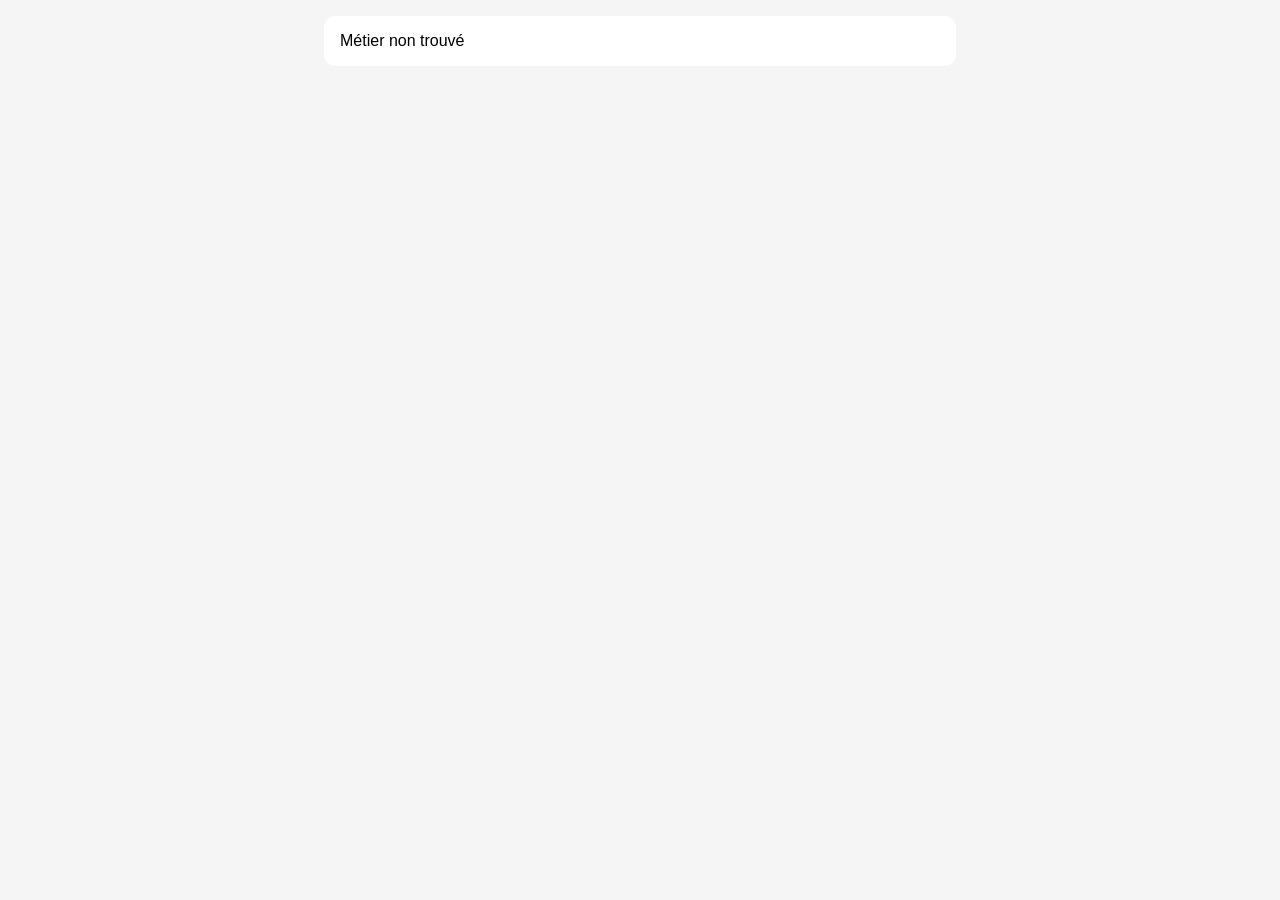
==== metier.html @ 70dc35e1 "Create metier.html" ====
<!DOCTYPE html>
<html lang="fr">
<head>
  <meta charset="UTF-8" />
  <meta name="viewport" content="width=device-width, initial-scale=1.0"/>
  <title>Métier</title>

  <style>
    body {
      font-family: Arial, sans-serif;
      margin: 0;
      padding: 16px;
      background: #f5f5f5;
    }

    .container {
      max-width: 600px;
      margin: auto;
      background: white;
      padding: 16px;
      border-radius: 12px;
    }

    h1 {
      font-size: 24px;
      margin-bottom: 8px;
    }

    .mini {
      color: #666;
      margin-bottom: 16px;
    }

    img {
      width: 100%;
      margin-bottom: 16px;
    }

    .bloc {
      margin-bottom: 20px;
    }

    .jauge {
      height: 6px;
      background: #ddd;
      position: relative;
      margin: 8px 0;
    }

    .point {
      width: 14px;
      height: 14px;
      background: black;
      border-radius: 50%;
      position: absolute;
      top: -4px;
    }

    iframe {
      width: 100%;
      height: 200px;
      margin-top: 10px;
    }
  </style>
</head>

<body>
  <div class="container" id="app"></div>

  <script>
    const params = new URLSearchParams(window.location.search);
    const slug = params.get("slug");

    fetch("data/metiers.json")
      .then(res => res.json())
      .then(data => {
        const metier = data.find(m => m.SLUG === slug);

        if (!metier) {
          document.getElementById("app").innerHTML = "Métier non trouvé";
          return;
        }

        function jauge(value) {
          return `
            <div class="jauge">
              <div class="point" style="left:${value * 10}%"></div>
            </div>
          `;
        }

        document.getElementById("app").innerHTML = `
          <h1>${metier.METIER}</h1>
          <div class="mini">${metier.DESCRIPTION_MINI}</div>

          <img src="assets/metiers/${metier.IMAGE}" />

          <div class="bloc">
            <p>${metier.DESCRIPTION_METIER}</p>
          </div>

          <div class="bloc">
            <h3>Travail individuel / collectif</h3>
            ${jauge(metier.INDIVIDUEL)}
            <p>${metier.EXPLICATION_INDIVIDUEL}</p>

            <h3>Organisation libre / structurée</h3>
            ${jauge(metier.LIBRE)}
            <p>${metier.EXPLICATION_LIBRE}</p>

            <h3>Routinier / nouveauté</h3>
            ${jauge(metier.ROUTINIER)}
            <p>${metier.EXPLICATION_ROUTINIER}</p>

            <h3>Terrain / bureau</h3>
            ${jauge(metier.TERRAIN)}
            <p>${metier.EXPLICATION_TERRAIN}</p>
          </div>

          <div class="bloc">
            <h3>Repères</h3>
            <p><strong>Diplôme :</strong> ${metier.DIPLOME}</p>
            <p>${metier.EXPLICATION_DIPLOME}</p>

            <p><strong>Salaire :</strong> ${metier.SALAIRE}/5</p>
            <p>${metier.EXPLICATION_SALAIRE}</p>

            <p><strong>Demande :</strong> ${metier.DEMANDE}/5</p>
            <p>${metier.EXPLICATION_DEMANDE}</p>

            <p><strong>Pénibilité :</strong> ${metier.PENEBILITE}</p>
            <p>${metier.EXPLICATION_PENEBILITE}</p>
          </div>

          <div class="bloc">
            <h3>Qualités</h3>
            <ul>
              <li>${metier.QUALITE1}</li>
              <li>${metier.QUALITE2}</li>
              <li>${metier.QUALITE3}</li>
            </ul>
          </div>

          <div class="bloc">
            <h3>Vidéos</h3>
            ${metier.YOUTUBE1 ? `<iframe src="https://www.youtube.com/embed/${metier.YOUTUBE1.split("v=")[1]}"></iframe>` : ""}
            ${metier.YOUTUBE2 ? `<iframe src="https://www.youtube.com/embed/${metier.YOUTUBE2.split("v=")[1]}"></iframe>` : ""}
          </div>
        `;
      });
  </script>
</body>
</html>
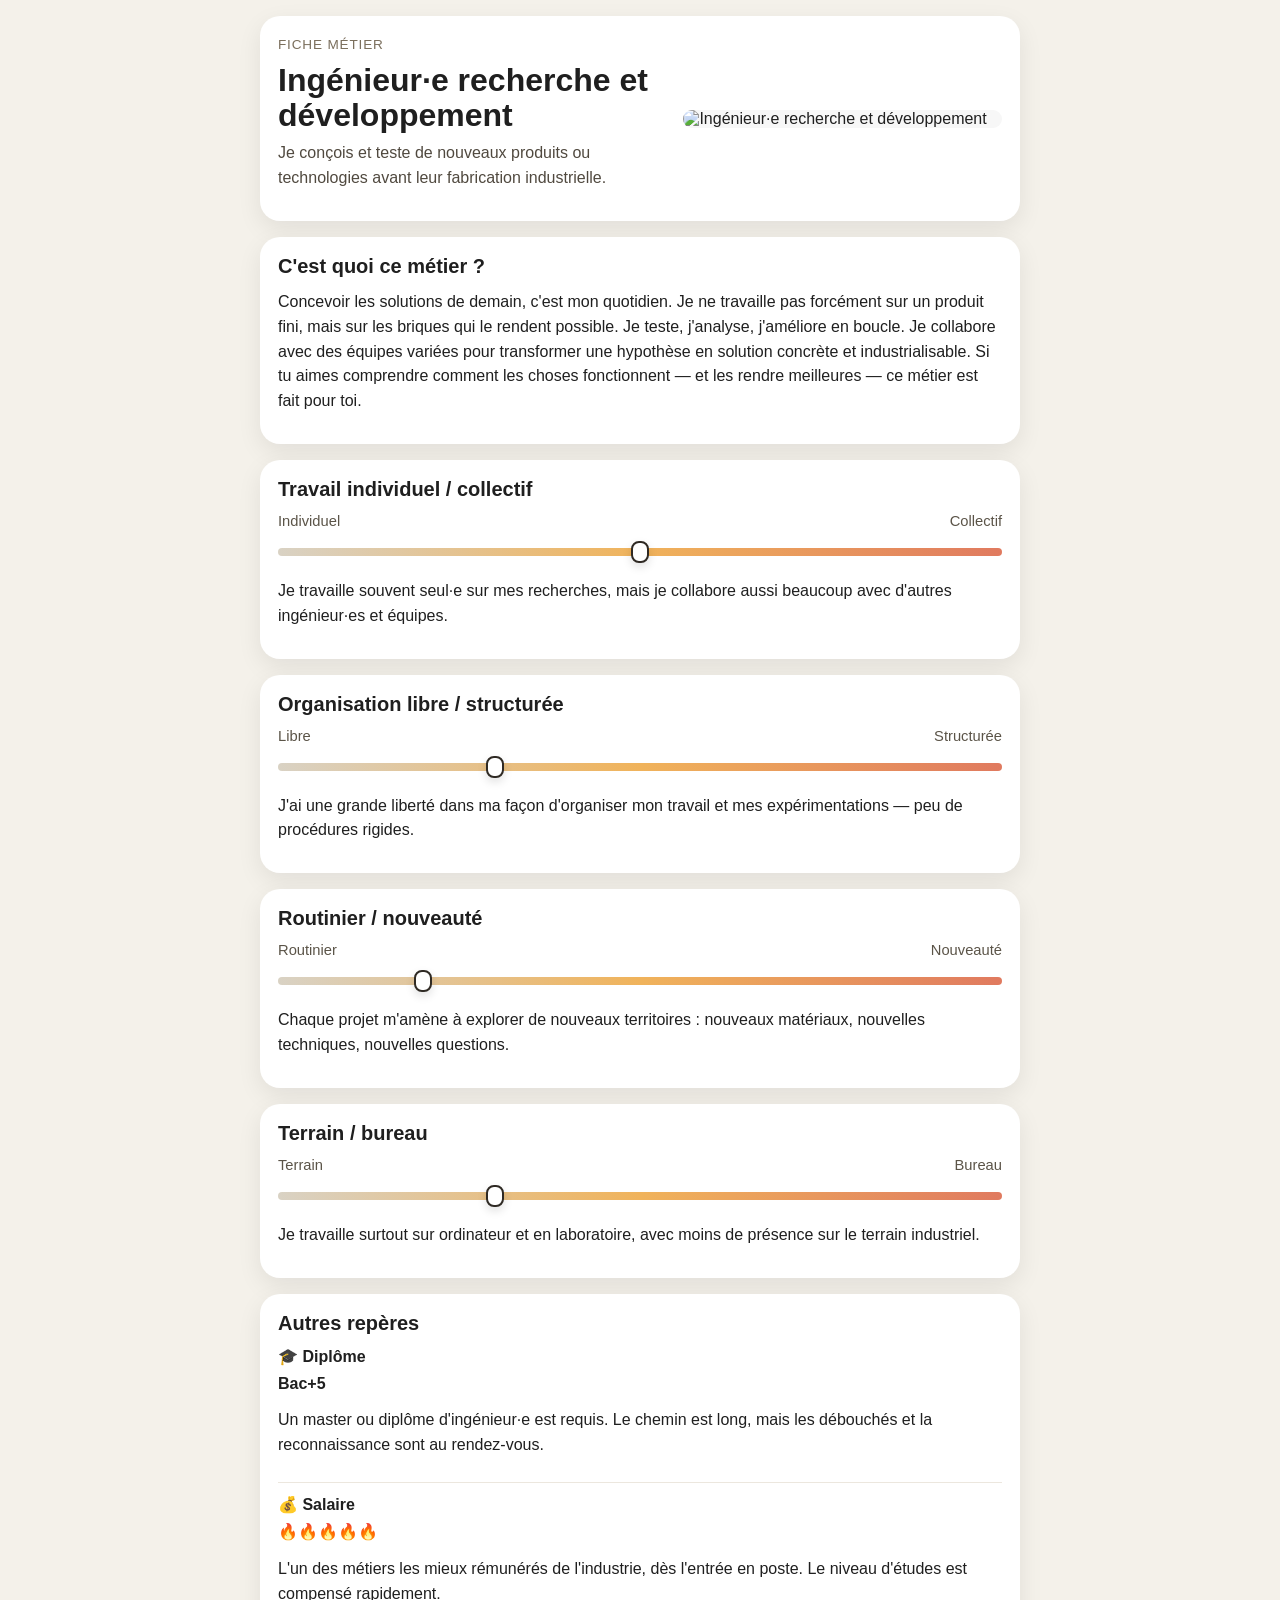
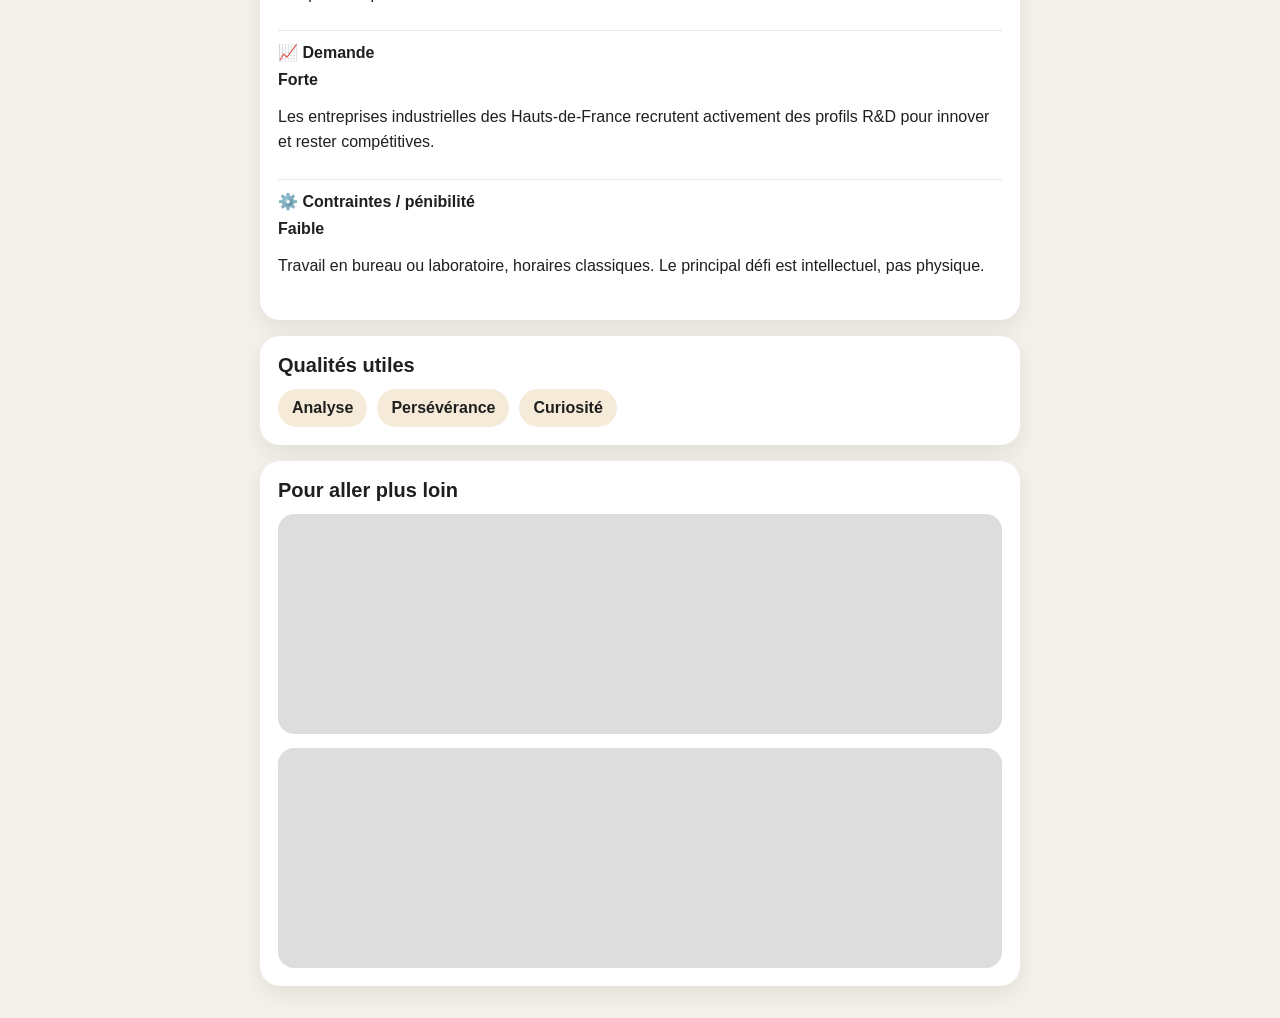
==== commit e8e9e674: "Add files via upload" ====
--- a/metier.html
+++ b/metier.html
@@ -3,150 +3,191 @@
 <head>
   <meta charset="UTF-8" />
   <meta name="viewport" content="width=device-width, initial-scale=1.0"/>
-  <title>Métier</title>
-
-  <style>
-    body {
-      font-family: Arial, sans-serif;
-      margin: 0;
-      padding: 16px;
-      background: #f5f5f5;
-    }
-
-    .container {
-      max-width: 600px;
-      margin: auto;
-      background: white;
-      padding: 16px;
-      border-radius: 12px;
-    }
-
-    h1 {
-      font-size: 24px;
-      margin-bottom: 8px;
-    }
-
-    .mini {
-      color: #666;
-      margin-bottom: 16px;
-    }
-
-    img {
-      width: 100%;
-      margin-bottom: 16px;
-    }
-
-    .bloc {
-      margin-bottom: 20px;
-    }
-
-    .jauge {
-      height: 6px;
-      background: #ddd;
-      position: relative;
-      margin: 8px 0;
-    }
-
-    .point {
-      width: 14px;
-      height: 14px;
-      background: black;
-      border-radius: 50%;
-      position: absolute;
-      top: -4px;
-    }
-
-    iframe {
-      width: 100%;
-      height: 200px;
-      margin-top: 10px;
-    }
-  </style>
+  <title>Fiche métier</title>
+  <link rel="stylesheet" href="css/style.css" />
 </head>
-
 <body>
-  <div class="container" id="app"></div>
+  <main class="page">
+    <div class="container" id="app">Chargement…</div>
+  </main>
 
   <script>
     const params = new URLSearchParams(window.location.search);
     const slug = params.get("slug");
 
+    const config = {
+      gauges: [
+        {
+          key: "INDIVIDUEL",
+          title: "Travail individuel / collectif",
+          left: "Individuel",
+          right: "Collectif",
+          explanation: "EXPLICATION_INDIVIDUEL",
+          reverse: false
+        },
+        {
+          key: "LIBRE",
+          title: "Organisation libre / structurée",
+          left: "Libre",
+          right: "Structurée",
+          explanation: "EXPLICATION_LIBRE",
+          reverse: false
+        },
+        {
+          key: "ROUTINIER",
+          title: "Routinier / nouveauté",
+          left: "Routinier",
+          right: "Nouveauté",
+          explanation: "EXPLICATION_ROUTINIER",
+          reverse: true
+        },
+        {
+          key: "TERRAIN",
+          title: "Terrain / bureau",
+          left: "Terrain",
+          right: "Bureau",
+          explanation: "EXPLICATION_TERRAIN",
+          reverse: true
+        }
+      ]
+    };
+
+    function clamp(value, min, max) {
+      return Math.max(min, Math.min(max, value));
+    }
+
+    function gaugeMarkup(value, left, right, reverse = false) {
+      let pos = clamp(Number(value), 0, 10) * 10;
+      if (reverse) pos = 100 - pos;
+
+      return `
+        <div class="gauge-wrap">
+          <div class="gauge-labels">
+            <span>${left}</span>
+            <span>${right}</span>
+          </div>
+          <div class="gauge">
+            <div class="gauge-track"></div>
+            <div class="gauge-marker" style="left: calc(${pos}% - 9px);"></div>
+          </div>
+        </div>
+      `;
+    }
+
+    function youtubeEmbed(url) {
+      if (!url) return "";
+      try {
+        const u = new URL(url);
+        let id = u.searchParams.get("v");
+        if (!id && u.hostname.includes("youtu.be")) {
+          id = u.pathname.replace("/", "");
+        }
+        if (!id) return "";
+        return `<iframe src="https://www.youtube.com/embed/${id}" title="Vidéo YouTube" loading="lazy" allowfullscreen></iframe>`;
+      } catch {
+        return "";
+      }
+    }
+
+    function flames(n) {
+      const count = Number(n) || 0;
+      return "🔥".repeat(count);
+    }
+
+    function demandLabel(n) {
+      const value = Number(n);
+      if (value >= 5) return "Très forte";
+      if (value >= 4) return "Forte";
+      if (value >= 3) return "Bonne";
+      if (value >= 2) return "Moyenne";
+      return "Faible";
+    }
+
     fetch("data/metiers.json")
-      .then(res => res.json())
+      .then(r => r.json())
       .then(data => {
-        const metier = data.find(m => m.SLUG === slug);
+        const metier = data.find(item => item.SLUG === slug) || data[0];
 
         if (!metier) {
-          document.getElementById("app").innerHTML = "Métier non trouvé";
+          document.getElementById("app").innerHTML = "<div class='card'><h1>Métier non trouvé</h1></div>";
           return;
         }
 
-        function jauge(value) {
-          return `
-            <div class="jauge">
-              <div class="point" style="left:${value * 10}%"></div>
-            </div>
-          `;
-        }
+        const gaugeBlocks = config.gauges.map(g => `
+          <section class="section card">
+            <h2>${g.title}</h2>
+            ${gaugeMarkup(metier[g.key], g.left, g.right, g.reverse)}
+            <p>${metier[g.explanation] || ""}</p>
+          </section>
+        `).join("");
 
         document.getElementById("app").innerHTML = `
-          <h1>${metier.METIER}</h1>
-          <div class="mini">${metier.DESCRIPTION_MINI}</div>
+          <section class="hero card">
+            <div class="hero-copy">
+              <p class="eyebrow">Fiche métier</p>
+              <h1>${metier.METIER}</h1>
+              <p class="mini">${metier.DESCRIPTION_MINI || ""}</p>
+            </div>
+            <div class="hero-image">
+              <img src="assets/metiers/${metier.IMAGE}" alt="${metier.METIER}" />
+            </div>
+          </section>
 
-          <img src="assets/metiers/${metier.IMAGE}" />
+          <section class="section card">
+            <h2>C'est quoi ce métier ?</h2>
+            <p>${metier.DESCRIPTION_METIER}</p>
+          </section>
 
-          <div class="bloc">
-            <p>${metier.DESCRIPTION_METIER}</p>
-          </div>
+          ${gaugeBlocks}
 
-          <div class="bloc">
-            <h3>Travail individuel / collectif</h3>
-            ${jauge(metier.INDIVIDUEL)}
-            <p>${metier.EXPLICATION_INDIVIDUEL}</p>
+          <section class="section card">
+            <h2>Autres repères</h2>
 
-            <h3>Organisation libre / structurée</h3>
-            ${jauge(metier.LIBRE)}
-            <p>${metier.EXPLICATION_LIBRE}</p>
+            <div class="repere">
+              <h3>🎓 Diplôme</h3>
+              <p class="repere-value">${metier.DIPLOME}</p>
+              <p>${metier.EXPLICATION_DIPLOME || ""}</p>
+            </div>
 
-            <h3>Routinier / nouveauté</h3>
-            ${jauge(metier.ROUTINIER)}
-            <p>${metier.EXPLICATION_ROUTINIER}</p>
+            <div class="repere">
+              <h3>💰 Salaire</h3>
+              <p class="repere-value">${flames(metier.SALAIRE)}</p>
+              <p>${metier.EXPLICATION_SALAIRE || ""}</p>
+            </div>
 
-            <h3>Terrain / bureau</h3>
-            ${jauge(metier.TERRAIN)}
-            <p>${metier.EXPLICATION_TERRAIN}</p>
-          </div>
+            <div class="repere">
+              <h3>📈 Demande</h3>
+              <p class="repere-value">${demandLabel(metier.DEMANDE)}</p>
+              <p>${metier.EXPLICATION_DEMANDE || ""}</p>
+            </div>
 
-          <div class="bloc">
-            <h3>Repères</h3>
-            <p><strong>Diplôme :</strong> ${metier.DIPLOME}</p>
-            <p>${metier.EXPLICATION_DIPLOME}</p>
+            <div class="repere">
+              <h3>⚙️ Contraintes / pénibilité</h3>
+              <p class="repere-value">${metier.PENEBILITE}</p>
+              <p>${metier.EXPLICATION_PENEBILITE || ""}</p>
+            </div>
+          </section>
 
-            <p><strong>Salaire :</strong> ${metier.SALAIRE}/5</p>
-            <p>${metier.EXPLICATION_SALAIRE}</p>
+          <section class="section card">
+            <h2>Qualités utiles</h2>
+            <div class="skills">
+              <span>${metier.QUALITE1}</span>
+              <span>${metier.QUALITE2}</span>
+              <span>${metier.QUALITE3}</span>
+            </div>
+          </section>
 
-            <p><strong>Demande :</strong> ${metier.DEMANDE}/5</p>
-            <p>${metier.EXPLICATION_DEMANDE}</p>
-
-            <p><strong>Pénibilité :</strong> ${metier.PENEBILITE}</p>
-            <p>${metier.EXPLICATION_PENEBILITE}</p>
-          </div>
-
-          <div class="bloc">
-            <h3>Qualités</h3>
-            <ul>
-              <li>${metier.QUALITE1}</li>
-              <li>${metier.QUALITE2}</li>
-              <li>${metier.QUALITE3}</li>
-            </ul>
-          </div>
-
-          <div class="bloc">
-            <h3>Vidéos</h3>
-            ${metier.YOUTUBE1 ? `<iframe src="https://www.youtube.com/embed/${metier.YOUTUBE1.split("v=")[1]}"></iframe>` : ""}
-            ${metier.YOUTUBE2 ? `<iframe src="https://www.youtube.com/embed/${metier.YOUTUBE2.split("v=")[1]}"></iframe>` : ""}
-          </div>
+          <section class="section card">
+            <h2>Pour aller plus loin</h2>
+            <div class="videos">
+              ${youtubeEmbed(metier.YOUTUBE1)}
+              ${youtubeEmbed(metier.YOUTUBE2)}
+            </div>
+          </section>
         `;
+      })
+      .catch(() => {
+        document.getElementById("app").innerHTML = "<div class='card'><h1>Erreur</h1><p>Impossible de charger les données.</p></div>";
       });
   </script>
 </body>
--- a/css/style.css
+++ b/css/style.css
@@ -0,0 +1,165 @@
+* { box-sizing: border-box; }
+
+body {
+  margin: 0;
+  font-family: Arial, sans-serif;
+  background: #f4f1ea;
+  color: #1f1f1f;
+}
+
+.page, .home {
+  padding: 16px;
+}
+
+.container, .home {
+  max-width: 760px;
+  margin: 0 auto;
+}
+
+.card {
+  background: #ffffff;
+  border-radius: 20px;
+  padding: 18px;
+  box-shadow: 0 8px 24px rgba(0,0,0,0.08);
+  margin-bottom: 16px;
+}
+
+.hero {
+  display: grid;
+  gap: 16px;
+}
+
+.hero-image img {
+  width: 100%;
+  height: auto;
+  display: block;
+  border-radius: 16px;
+  background: #f7f7f7;
+}
+
+.eyebrow {
+  margin: 0 0 8px;
+  font-size: 0.85rem;
+  text-transform: uppercase;
+  letter-spacing: 0.06em;
+  color: #7b6f5d;
+}
+
+h1 {
+  margin: 0 0 8px;
+  font-size: 2rem;
+  line-height: 1.1;
+}
+
+h2 {
+  margin: 0 0 12px;
+  font-size: 1.25rem;
+}
+
+h3 {
+  margin: 0 0 6px;
+  font-size: 1rem;
+}
+
+p {
+  margin: 0 0 12px;
+  line-height: 1.55;
+}
+
+.mini {
+  font-size: 1rem;
+  color: #50493f;
+}
+
+.gauge-labels {
+  display: flex;
+  justify-content: space-between;
+  gap: 12px;
+  font-size: 0.92rem;
+  color: #5b5448;
+  margin-bottom: 8px;
+}
+
+.gauge {
+  position: relative;
+  height: 30px;
+  margin-bottom: 12px;
+}
+
+.gauge-track {
+  position: absolute;
+  top: 11px;
+  left: 0;
+  right: 0;
+  height: 8px;
+  border-radius: 999px;
+  background: linear-gradient(90deg, #d9d2c4 0%, #f0b35b 50%, #e07a5f 100%);
+}
+
+.gauge-marker {
+  position: absolute;
+  top: 4px;
+  width: 18px;
+  height: 22px;
+  border-radius: 8px;
+  background: #ffffff;
+  border: 2px solid #2f2a24;
+  box-shadow: 0 4px 10px rgba(0,0,0,0.12);
+}
+
+.repere {
+  padding: 12px 0;
+  border-top: 1px solid #ece7de;
+}
+
+.repere:first-of-type {
+  border-top: none;
+  padding-top: 0;
+}
+
+.repere-value {
+  font-weight: 700;
+}
+
+.skills {
+  display: flex;
+  flex-wrap: wrap;
+  gap: 10px;
+}
+
+.skills span {
+  background: #f6ead9;
+  border-radius: 999px;
+  padding: 10px 14px;
+  font-weight: 700;
+}
+
+.videos {
+  display: grid;
+  gap: 14px;
+}
+
+iframe {
+  width: 100%;
+  min-height: 220px;
+  border: 0;
+  border-radius: 16px;
+  background: #ddd;
+}
+
+.btn {
+  display: inline-block;
+  padding: 12px 16px;
+  border-radius: 999px;
+  background: #2f2a24;
+  color: #fff;
+  text-decoration: none;
+  font-weight: 700;
+}
+
+@media (min-width: 700px) {
+  .hero {
+    grid-template-columns: 1.1fr 0.9fr;
+    align-items: center;
+  }
+}
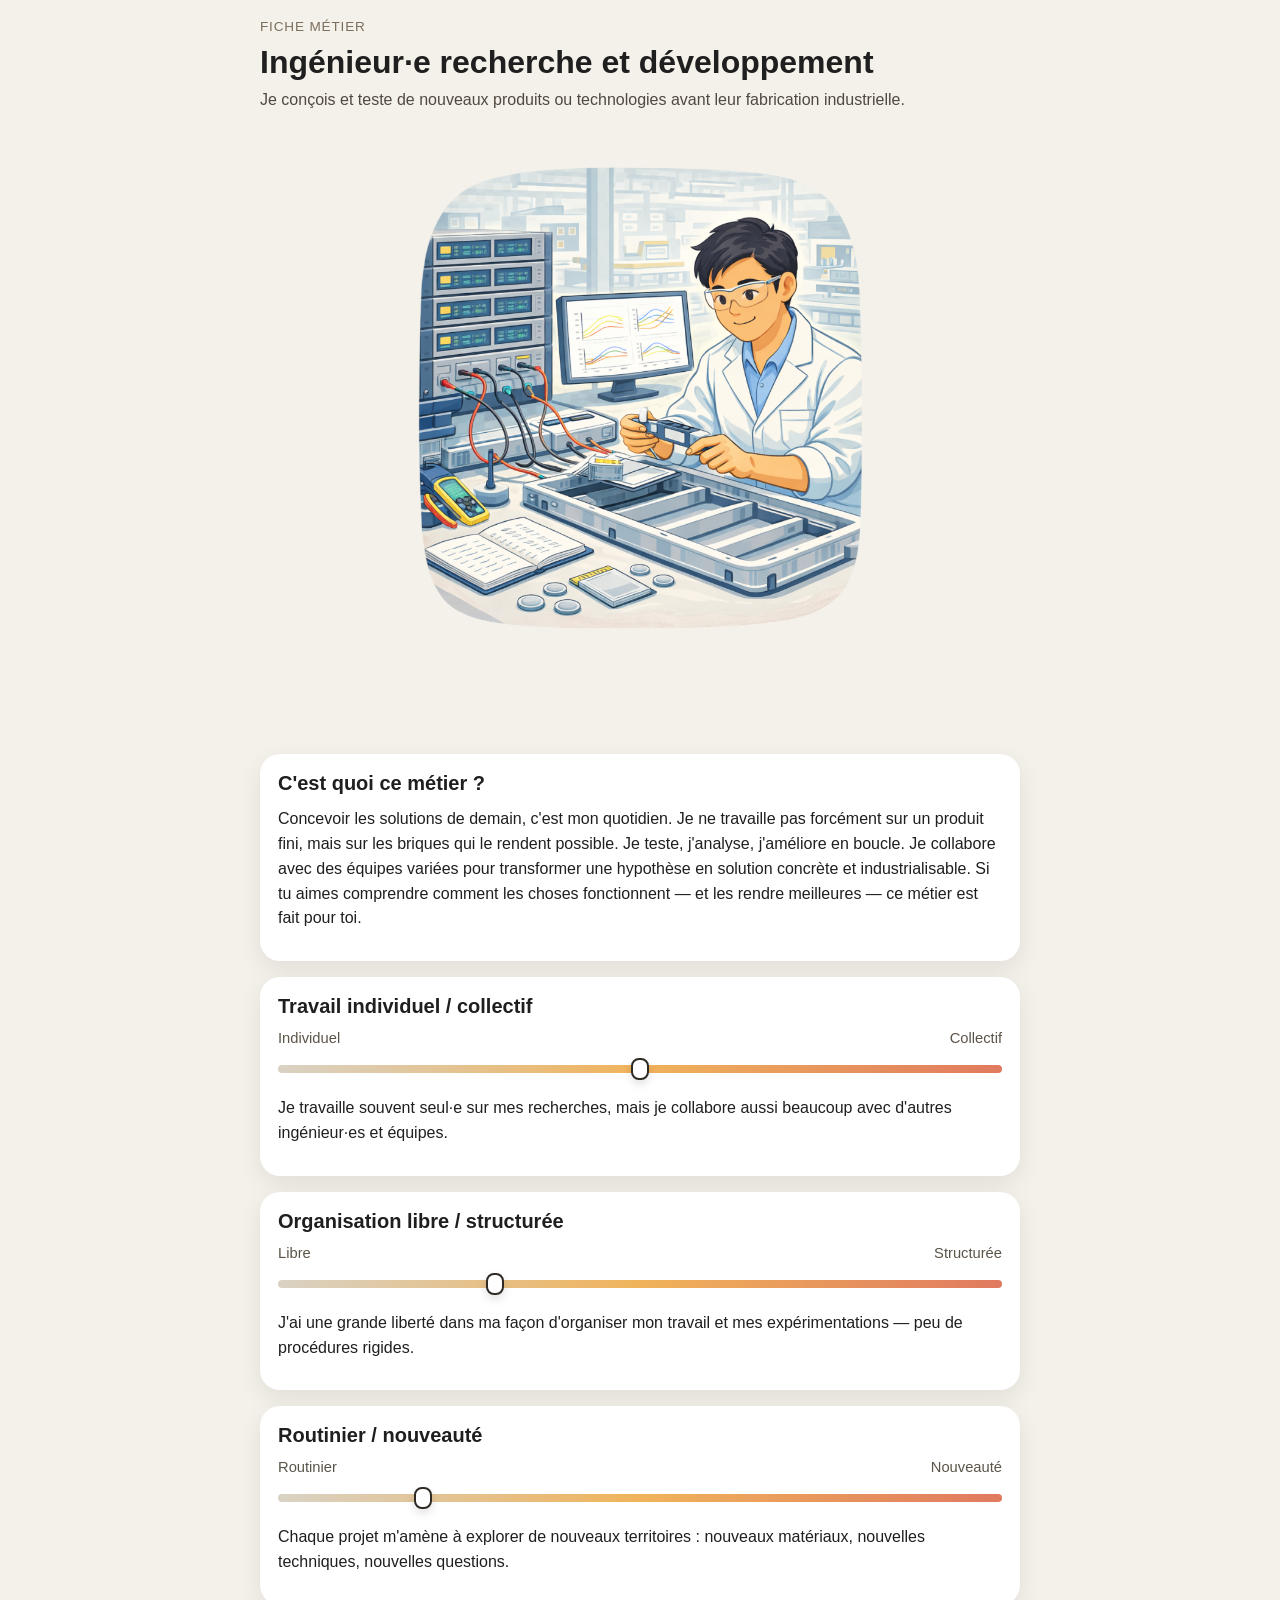
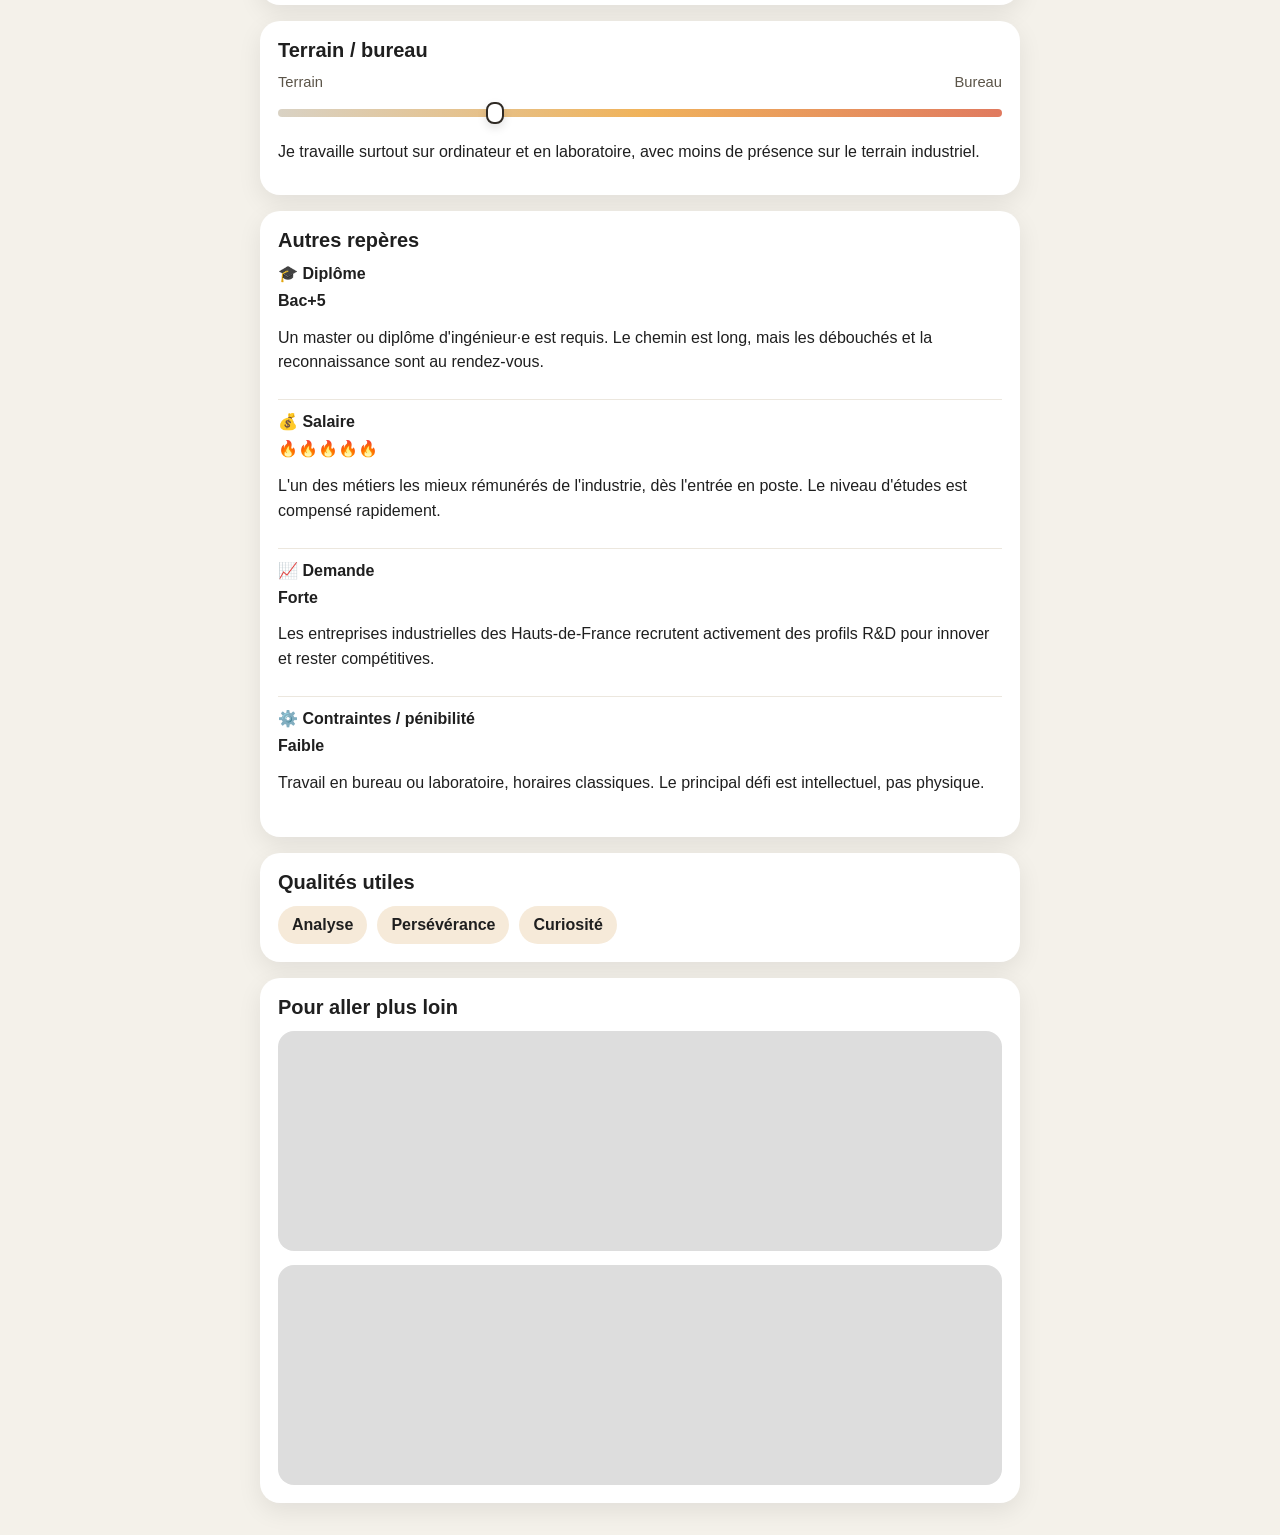
==== commit 1b1a9d68: "Update metier.html" ====
--- a/metier.html
+++ b/metier.html
@@ -56,23 +56,23 @@
       return Math.max(min, Math.min(max, value));
     }
 
-    function gaugeMarkup(value, left, right, reverse = false) {
-      let pos = clamp(Number(value), 0, 10) * 10;
-      if (reverse) pos = 100 - pos;
+   function gaugeMarkup(value, left, right, reverse = false) {
+  let pos = Math.max(0, Math.min(10, Number(value))) * 10;
+  if (reverse) pos = 100 - pos;
 
-      return `
-        <div class="gauge-wrap">
-          <div class="gauge-labels">
-            <span>${left}</span>
-            <span>${right}</span>
-          </div>
-          <div class="gauge">
-            <div class="gauge-track"></div>
-            <div class="gauge-marker" style="left: calc(${pos}% - 9px);"></div>
-          </div>
-        </div>
-      `;
-    }
+  return `
+    <div class="gauge-wrap">
+      <div class="gauge-labels">
+        <span>${left}</span>
+        <span>${right}</span>
+      </div>
+      <div class="gauge">
+        <div class="gauge-track"></div>
+        <div class="gauge-marker" style="left: calc(${pos}% - 9px);"></div>
+      </div>
+    </div>
+  `;
+}
 
     function youtubeEmbed(url) {
       if (!url) return "";
--- a/css/style.css
+++ b/css/style.css
@@ -25,16 +25,28 @@
 }
 
 .hero {
-  display: grid;
-  gap: 16px;
+  background: transparent;
+  box-shadow: none;
+  padding: 0;
+  margin-bottom: 16px;
+}
+
+.hero-copy {
+  margin-bottom: 12px;
+}
+
+.hero-image {
+  width: 100%;
+  overflow: hidden;
+  background: transparent;
 }
 
 .hero-image img {
   width: 100%;
+  max-width: 520px;
   height: auto;
   display: block;
-  border-radius: 16px;
-  background: #f7f7f7;
+  margin: 0 auto -22%;
 }
 
 .eyebrow {
@@ -157,9 +169,58 @@
   font-weight: 700;
 }
 
-@media (min-width: 700px) {
-  .hero {
-    grid-template-columns: 1.1fr 0.9fr;
-    align-items: center;
+@media (max-width: 699px) {
+  .hero-image img {
+    max-width: 100%;
+    margin: 0 auto -18%;
   }
-}
+
+
+.gauge-labels {
+  display: flex;
+  justify-content: space-between;
+  align-items: center;
+  gap: 16px;
+  margin-bottom: 8px;
+  font-size: 0.9rem;
+  font-weight: 700;
+  color: #5b5448;
+}
+
+.gauge-labels span:first-child {
+  text-align: left;
+}
+
+.gauge-labels span:last-child {
+  text-align: right;
+}
+
+.gauge {
+  position: relative;
+  height: 18px;
+  margin-bottom: 14px;
+}
+
+.gauge-track {
+  position: absolute;
+  top: 5px;
+  left: 0;
+  right: 0;
+  height: 8px;
+  border-radius: 999px;
+  background: linear-gradient(90deg, #d9d2c4 0%, #f0b35b 50%, #e07a5f 100%);
+}
+
+.gauge-marker {
+  position: absolute;
+  top: 0;
+  width: 18px;
+  height: 18px;
+  border-radius: 6px;
+  background: #ffffff;
+  border: 2px solid #2f2a24;
+  box-shadow: 0 2px 8px rgba(0,0,0,0.12);
+}
+
+  
+}
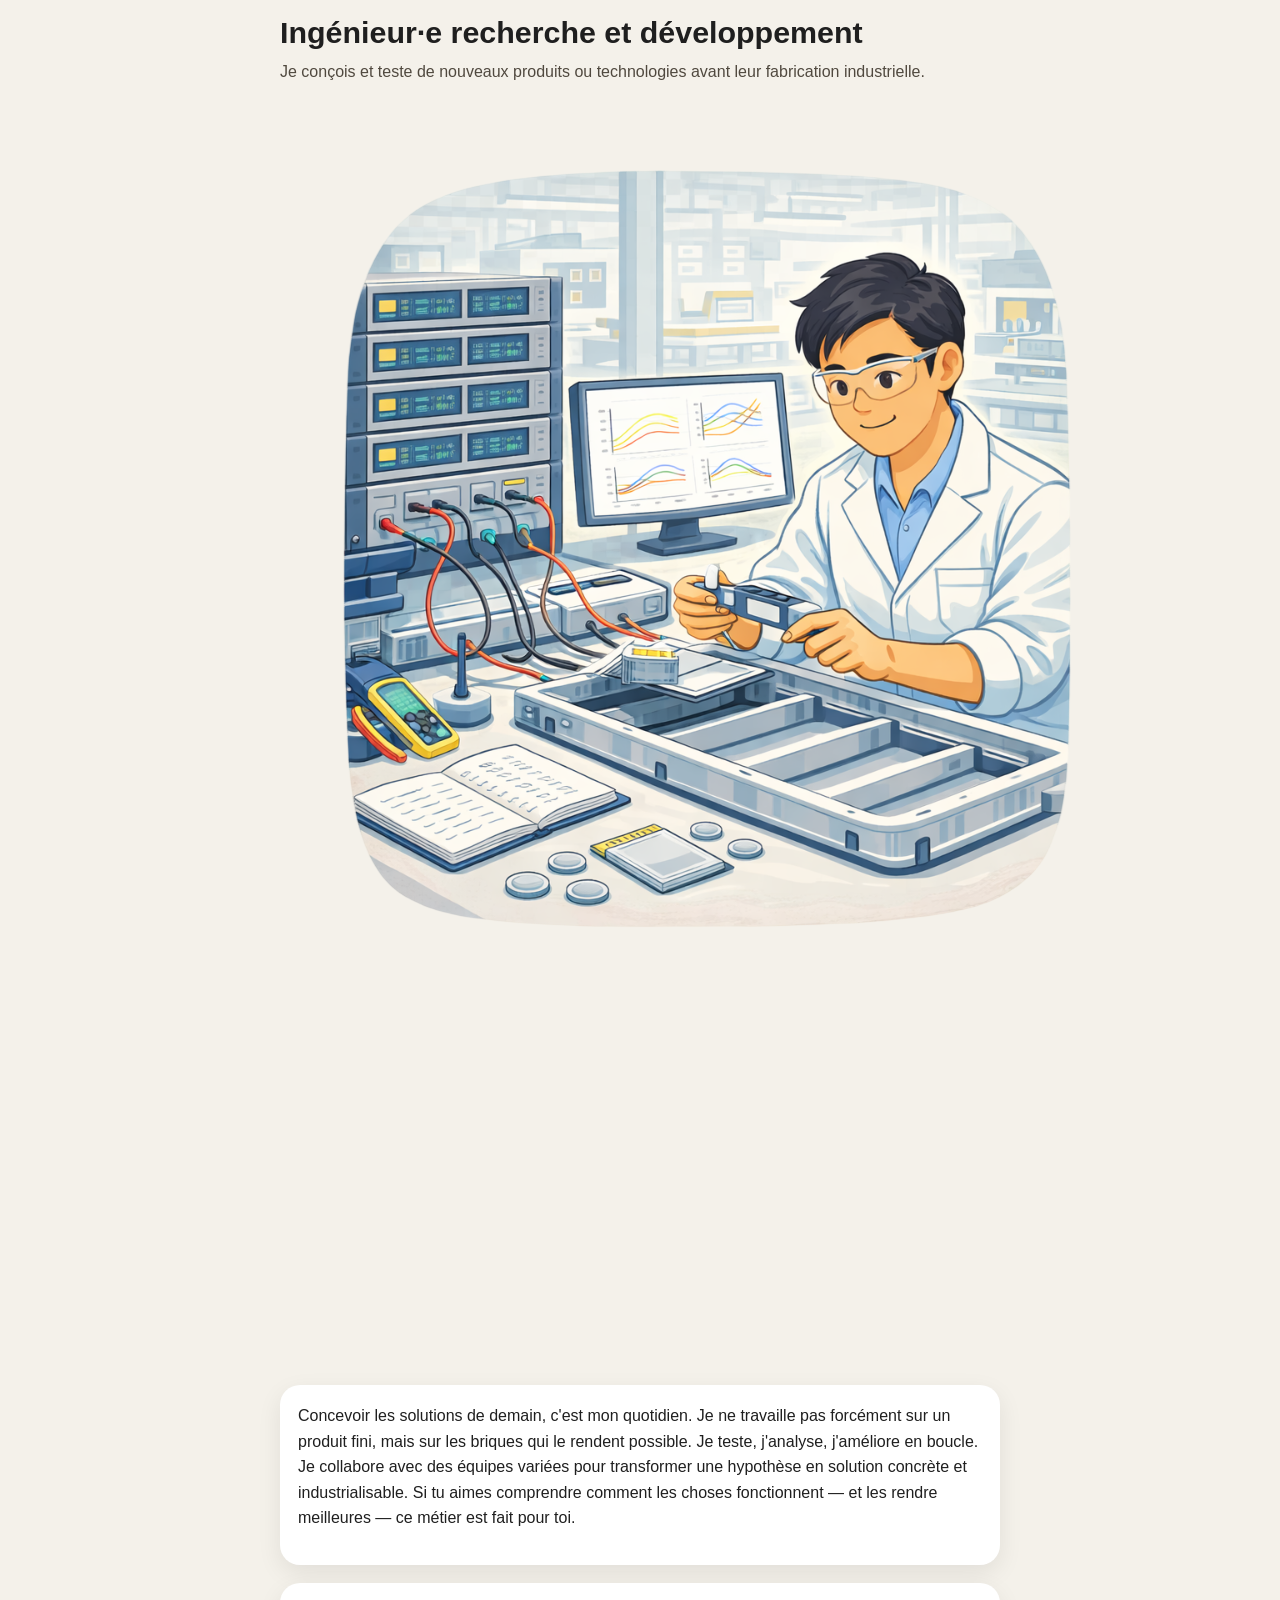
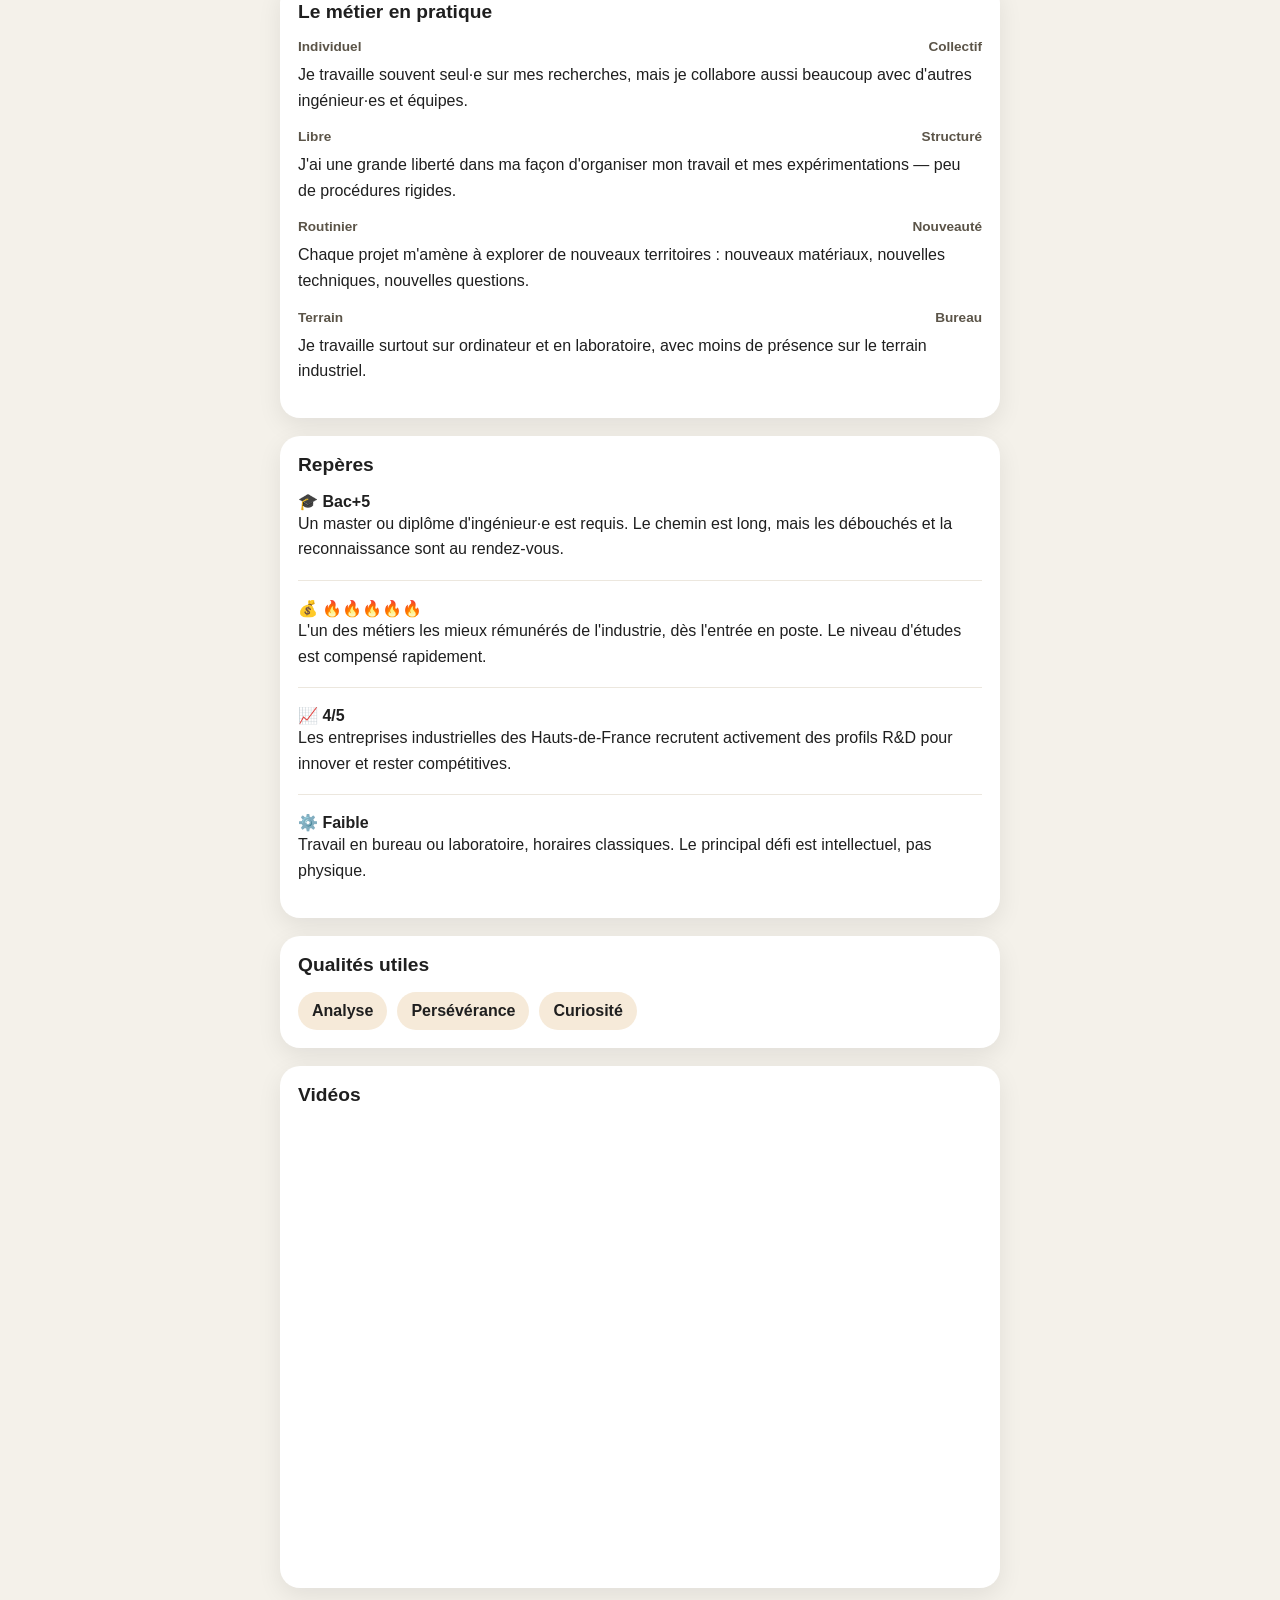
==== commit a62bdf8a: "Update metier.html" ====
--- a/metier.html
+++ b/metier.html
@@ -6,169 +6,95 @@
   <title>Fiche métier</title>
   <link rel="stylesheet" href="css/style.css" />
 </head>
+
 <body>
   <main class="page">
-    <div class="container" id="app">Chargement…</div>
+    <div class="container" id="app"></div>
   </main>
 
   <script>
     const params = new URLSearchParams(window.location.search);
     const slug = params.get("slug");
 
-    const config = {
-      gauges: [
-        {
-          key: "INDIVIDUEL",
-          title: "Travail individuel / collectif",
-          left: "Individuel",
-          right: "Collectif",
-          explanation: "EXPLICATION_INDIVIDUEL",
-          reverse: false
-        },
-        {
-          key: "LIBRE",
-          title: "Organisation libre / structurée",
-          left: "Libre",
-          right: "Structurée",
-          explanation: "EXPLICATION_LIBRE",
-          reverse: false
-        },
-        {
-          key: "ROUTINIER",
-          title: "Routinier / nouveauté",
-          left: "Routinier",
-          right: "Nouveauté",
-          explanation: "EXPLICATION_ROUTINIER",
-          reverse: true
-        },
-        {
-          key: "TERRAIN",
-          title: "Terrain / bureau",
-          left: "Terrain",
-          right: "Bureau",
-          explanation: "EXPLICATION_TERRAIN",
-          reverse: true
-        }
-      ]
-    };
-
-    function clamp(value, min, max) {
-      return Math.max(min, Math.min(max, value));
-    }
-
-   function gaugeMarkup(value, left, right, reverse = false) {
-  let pos = Math.max(0, Math.min(10, Number(value))) * 10;
-  if (reverse) pos = 100 - pos;
-
-  return `
-    <div class="gauge-wrap">
-      <div class="gauge-labels">
-        <span>${left}</span>
-        <span>${right}</span>
-      </div>
-      <div class="gauge">
-        <div class="gauge-track"></div>
-        <div class="gauge-marker" style="left: calc(${pos}% - 9px);"></div>
-      </div>
-    </div>
-  `;
-}
-
-    function youtubeEmbed(url) {
-      if (!url) return "";
-      try {
-        const u = new URL(url);
-        let id = u.searchParams.get("v");
-        if (!id && u.hostname.includes("youtu.be")) {
-          id = u.pathname.replace("/", "");
-        }
-        if (!id) return "";
-        return `<iframe src="https://www.youtube.com/embed/${id}" title="Vidéo YouTube" loading="lazy" allowfullscreen></iframe>`;
-      } catch {
-        return "";
-      }
-    }
-
-    function flames(n) {
-      const count = Number(n) || 0;
-      return "🔥".repeat(count);
-    }
-
-    function demandLabel(n) {
-      const value = Number(n);
-      if (value >= 5) return "Très forte";
-      if (value >= 4) return "Forte";
-      if (value >= 3) return "Bonne";
-      if (value >= 2) return "Moyenne";
-      return "Faible";
-    }
-
     fetch("data/metiers.json")
       .then(r => r.json())
       .then(data => {
-        const metier = data.find(item => item.SLUG === slug) || data[0];
+        const metier = data.find(m => m.SLUG === slug) || data[0];
 
-        if (!metier) {
-          document.getElementById("app").innerHTML = "<div class='card'><h1>Métier non trouvé</h1></div>";
-          return;
+        function gauge(value, left, right, reverse = false) {
+          let pos = Math.max(0, Math.min(10, value)) * 10;
+          if (reverse) pos = 100 - pos;
+
+          return `
+            <div class="gauge-block">
+              <div class="gauge-labels">
+                <span>${left}</span>
+                <span>${right}</span>
+              </div>
+              <div class="gauge-bar">
+                <div class="gauge-fill"></div>
+                <div class="gauge-dot" style="left:${pos}%"></div>
+              </div>
+            </div>
+          `;
         }
 
-        const gaugeBlocks = config.gauges.map(g => `
-          <section class="section card">
-            <h2>${g.title}</h2>
-            ${gaugeMarkup(metier[g.key], g.left, g.right, g.reverse)}
-            <p>${metier[g.explanation] || ""}</p>
-          </section>
-        `).join("");
+        document.getElementById("app").innerHTML = `
+          
+          <section class="header">
+            <h1>${metier.METIER}</h1>
+            <p class="mini">${metier.DESCRIPTION_MINI}</p>
 
-        document.getElementById("app").innerHTML = `
-          <section class="hero card">
-            <div class="hero-copy">
-              <p class="eyebrow">Fiche métier</p>
-              <h1>${metier.METIER}</h1>
-              <p class="mini">${metier.DESCRIPTION_MINI || ""}</p>
-            </div>
-            <div class="hero-image">
-              <img src="assets/metiers/${metier.IMAGE}" alt="${metier.METIER}" />
+            <div class="illustration">
+              <img src="assets/metiers/${metier.IMAGE}" />
             </div>
           </section>
 
-          <section class="section card">
-            <h2>C'est quoi ce métier ?</h2>
+          <section class="card">
             <p>${metier.DESCRIPTION_METIER}</p>
           </section>
 
-          ${gaugeBlocks}
+          <section class="card">
+            <h2>Le métier en pratique</h2>
 
-          <section class="section card">
-            <h2>Autres repères</h2>
+            ${gauge(metier.INDIVIDUEL, "Individuel", "Collectif")}
+            <p>${metier.EXPLICATION_INDIVIDUEL}</p>
+
+            ${gauge(metier.LIBRE, "Libre", "Structuré")}
+            <p>${metier.EXPLICATION_LIBRE}</p>
+
+            ${gauge(metier.ROUTINIER, "Routinier", "Nouveauté", true)}
+            <p>${metier.EXPLICATION_ROUTINIER}</p>
+
+            ${gauge(metier.TERRAIN, "Terrain", "Bureau", true)}
+            <p>${metier.EXPLICATION_TERRAIN}</p>
+          </section>
+
+          <section class="card">
+            <h2>Repères</h2>
 
             <div class="repere">
-              <h3>🎓 Diplôme</h3>
-              <p class="repere-value">${metier.DIPLOME}</p>
-              <p>${metier.EXPLICATION_DIPLOME || ""}</p>
+              <strong>🎓 ${metier.DIPLOME}</strong>
+              <p>${metier.EXPLICATION_DIPLOME}</p>
             </div>
 
             <div class="repere">
-              <h3>💰 Salaire</h3>
-              <p class="repere-value">${flames(metier.SALAIRE)}</p>
-              <p>${metier.EXPLICATION_SALAIRE || ""}</p>
+              <strong>💰 ${"🔥".repeat(metier.SALAIRE)}</strong>
+              <p>${metier.EXPLICATION_SALAIRE}</p>
             </div>
 
             <div class="repere">
-              <h3>📈 Demande</h3>
-              <p class="repere-value">${demandLabel(metier.DEMANDE)}</p>
-              <p>${metier.EXPLICATION_DEMANDE || ""}</p>
+              <strong>📈 ${metier.DEMANDE}/5</strong>
+              <p>${metier.EXPLICATION_DEMANDE}</p>
             </div>
 
             <div class="repere">
-              <h3>⚙️ Contraintes / pénibilité</h3>
-              <p class="repere-value">${metier.PENEBILITE}</p>
-              <p>${metier.EXPLICATION_PENEBILITE || ""}</p>
+              <strong>⚙️ ${metier.PENEBILITE}</strong>
+              <p>${metier.EXPLICATION_PENEBILITE}</p>
             </div>
           </section>
 
-          <section class="section card">
+          <section class="card">
             <h2>Qualités utiles</h2>
             <div class="skills">
               <span>${metier.QUALITE1}</span>
@@ -177,17 +103,12 @@
             </div>
           </section>
 
-          <section class="section card">
-            <h2>Pour aller plus loin</h2>
-            <div class="videos">
-              ${youtubeEmbed(metier.YOUTUBE1)}
-              ${youtubeEmbed(metier.YOUTUBE2)}
-            </div>
+          <section class="card">
+            <h2>Vidéos</h2>
+            ${metier.YOUTUBE1 ? `<iframe src="https://www.youtube.com/embed/${metier.YOUTUBE1.split("v=")[1]}"></iframe>` : ""}
+            ${metier.YOUTUBE2 ? `<iframe src="https://www.youtube.com/embed/${metier.YOUTUBE2.split("v=")[1]}"></iframe>` : ""}
           </section>
         `;
-      })
-      .catch(() => {
-        document.getElementById("app").innerHTML = "<div class='card'><h1>Erreur</h1><p>Impossible de charger les données.</p></div>";
       });
   </script>
 </body>
--- a/css/style.css
+++ b/css/style.css
@@ -7,131 +7,151 @@
   color: #1f1f1f;
 }
 
-.page, .home {
+.page {
   padding: 16px;
 }
 
-.container, .home {
-  max-width: 760px;
+.container {
+  max-width: 720px;
   margin: 0 auto;
 }
+
+/* BLOCS */
 
 .card {
   background: #ffffff;
   border-radius: 20px;
   padding: 18px;
   box-shadow: 0 8px 24px rgba(0,0,0,0.08);
-  margin-bottom: 16px;
+  margin-bottom: 18px;
 }
+
+/* HERO */
 
 .hero {
   background: transparent;
   box-shadow: none;
   padding: 0;
-  margin-bottom: 16px;
+  margin-bottom: 20px;
 }
 
 .hero-copy {
   margin-bottom: 12px;
 }
 
+/* IMAGE CORRIGÉE */
+
 .hero-image {
-  width: 100%;
+  text-align: center;
   overflow: hidden;
-  background: transparent;
 }
 
 .hero-image img {
-  width: 100%;
-  max-width: 520px;
-  height: auto;
+  width: 80%;
+  max-width: 420px;
   display: block;
-  margin: 0 auto -22%;
+  margin: 0 auto -18%;
 }
 
-.eyebrow {
-  margin: 0 0 8px;
-  font-size: 0.85rem;
-  text-transform: uppercase;
-  letter-spacing: 0.06em;
-  color: #7b6f5d;
+/* MOBILE : moins de vide */
+
+@media (max-width: 699px) {
+  .hero-image img {
+    width: 85%;
+    margin: 0 auto -12%;
+  }
 }
 
+/* TEXTES */
+
 h1 {
-  margin: 0 0 8px;
-  font-size: 2rem;
+  margin: 0 0 10px;
+  font-size: 1.9rem;
   line-height: 1.1;
 }
 
 h2 {
-  margin: 0 0 12px;
-  font-size: 1.25rem;
+  margin: 0 0 16px;
+  font-size: 1.2rem;
 }
 
 h3 {
-  margin: 0 0 6px;
-  font-size: 1rem;
+  margin: 0 0 8px;
+  font-size: 0.95rem;
+  text-transform: uppercase;
+  color: #7b6f5d;
 }
 
 p {
-  margin: 0 0 12px;
-  line-height: 1.55;
+  margin: 0 0 16px;
+  line-height: 1.6;
 }
 
 .mini {
-  font-size: 1rem;
   color: #50493f;
+}
+
+/* JAUGES */
+
+.gauge-wrap {
+  margin-bottom: 22px;
 }
 
 .gauge-labels {
   display: flex;
   justify-content: space-between;
-  gap: 12px;
-  font-size: 0.92rem;
+  margin-bottom: 8px;
+  font-size: 0.85rem;
+  font-weight: 700;
   color: #5b5448;
-  margin-bottom: 8px;
 }
 
 .gauge {
   position: relative;
-  height: 30px;
+  height: 26px;
   margin-bottom: 12px;
 }
 
 .gauge-track {
   position: absolute;
-  top: 11px;
+  top: 9px;
   left: 0;
   right: 0;
-  height: 8px;
+  height: 10px;
   border-radius: 999px;
-  background: linear-gradient(90deg, #d9d2c4 0%, #f0b35b 50%, #e07a5f 100%);
+  background: linear-gradient(90deg, #d8d0c1 0%, #efb45d 50%, #de7d61 100%);
 }
 
 .gauge-marker {
   position: absolute;
-  top: 4px;
+  top: 3px;
   width: 18px;
-  height: 22px;
-  border-radius: 8px;
+  height: 20px;
+  border-radius: 6px;
   background: #ffffff;
   border: 2px solid #2f2a24;
-  box-shadow: 0 4px 10px rgba(0,0,0,0.12);
 }
 
-.repere {
-  padding: 12px 0;
-  border-top: 1px solid #ece7de;
+/* ESPACES ENTRE BLOCS */
+
+.section + .section {
+  margin-top: 8px;
 }
 
-.repere:first-of-type {
-  border-top: none;
-  padding-top: 0;
+/* REPÈRES */
+
+.repere + .repere {
+  margin-top: 18px;
+  padding-top: 18px;
+  border-top: 1px solid #ece7de;
 }
 
 .repere-value {
   font-weight: 700;
+  margin-bottom: 6px;
 }
+
+/* SKILLS */
 
 .skills {
   display: flex;
@@ -146,6 +166,8 @@
   font-weight: 700;
 }
 
+/* VIDEOS */
+
 .videos {
   display: grid;
   gap: 14px;
@@ -154,73 +176,6 @@
 iframe {
   width: 100%;
   min-height: 220px;
+  border-radius: 14px;
   border: 0;
-  border-radius: 16px;
-  background: #ddd;
 }
-
-.btn {
-  display: inline-block;
-  padding: 12px 16px;
-  border-radius: 999px;
-  background: #2f2a24;
-  color: #fff;
-  text-decoration: none;
-  font-weight: 700;
-}
-
-@media (max-width: 699px) {
-  .hero-image img {
-    max-width: 100%;
-    margin: 0 auto -18%;
-  }
-
-
-.gauge-labels {
-  display: flex;
-  justify-content: space-between;
-  align-items: center;
-  gap: 16px;
-  margin-bottom: 8px;
-  font-size: 0.9rem;
-  font-weight: 700;
-  color: #5b5448;
-}
-
-.gauge-labels span:first-child {
-  text-align: left;
-}
-
-.gauge-labels span:last-child {
-  text-align: right;
-}
-
-.gauge {
-  position: relative;
-  height: 18px;
-  margin-bottom: 14px;
-}
-
-.gauge-track {
-  position: absolute;
-  top: 5px;
-  left: 0;
-  right: 0;
-  height: 8px;
-  border-radius: 999px;
-  background: linear-gradient(90deg, #d9d2c4 0%, #f0b35b 50%, #e07a5f 100%);
-}
-
-.gauge-marker {
-  position: absolute;
-  top: 0;
-  width: 18px;
-  height: 18px;
-  border-radius: 6px;
-  background: #ffffff;
-  border: 2px solid #2f2a24;
-  box-shadow: 0 2px 8px rgba(0,0,0,0.12);
-}
-
-  
-}
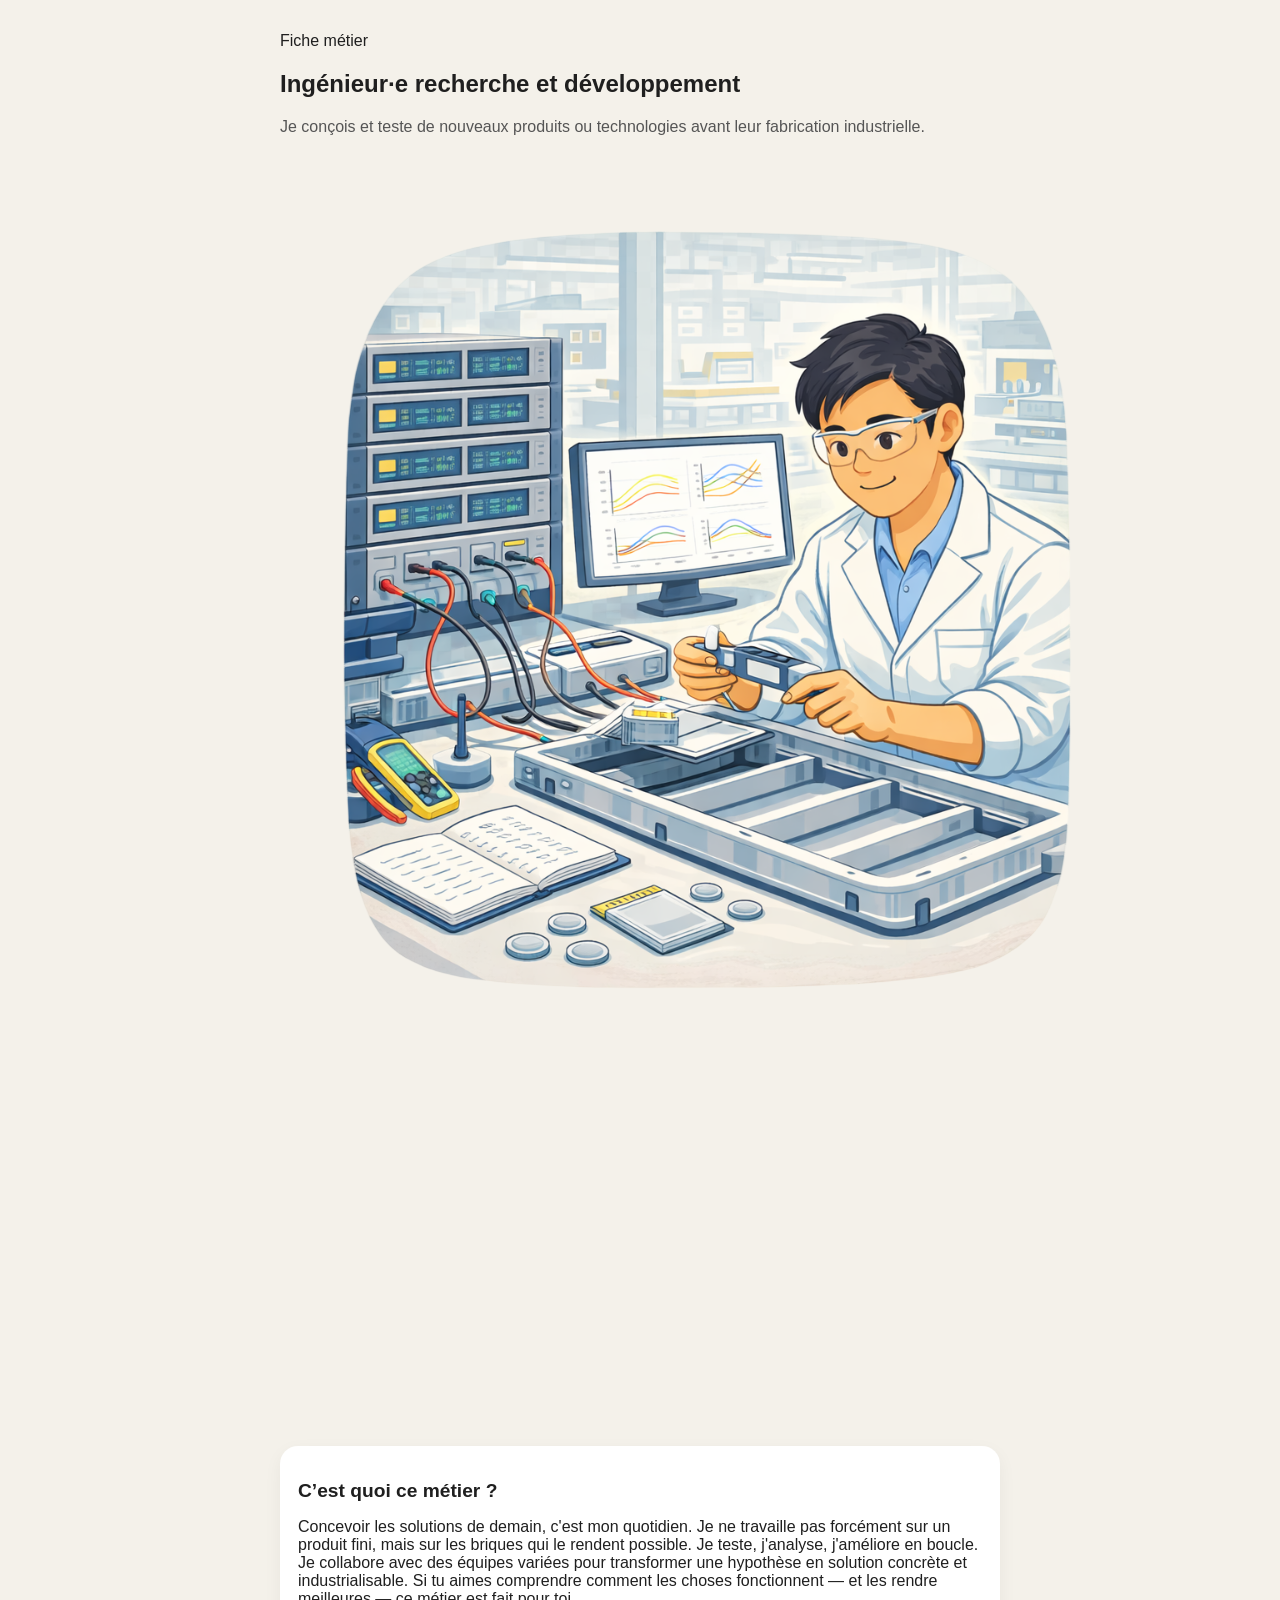
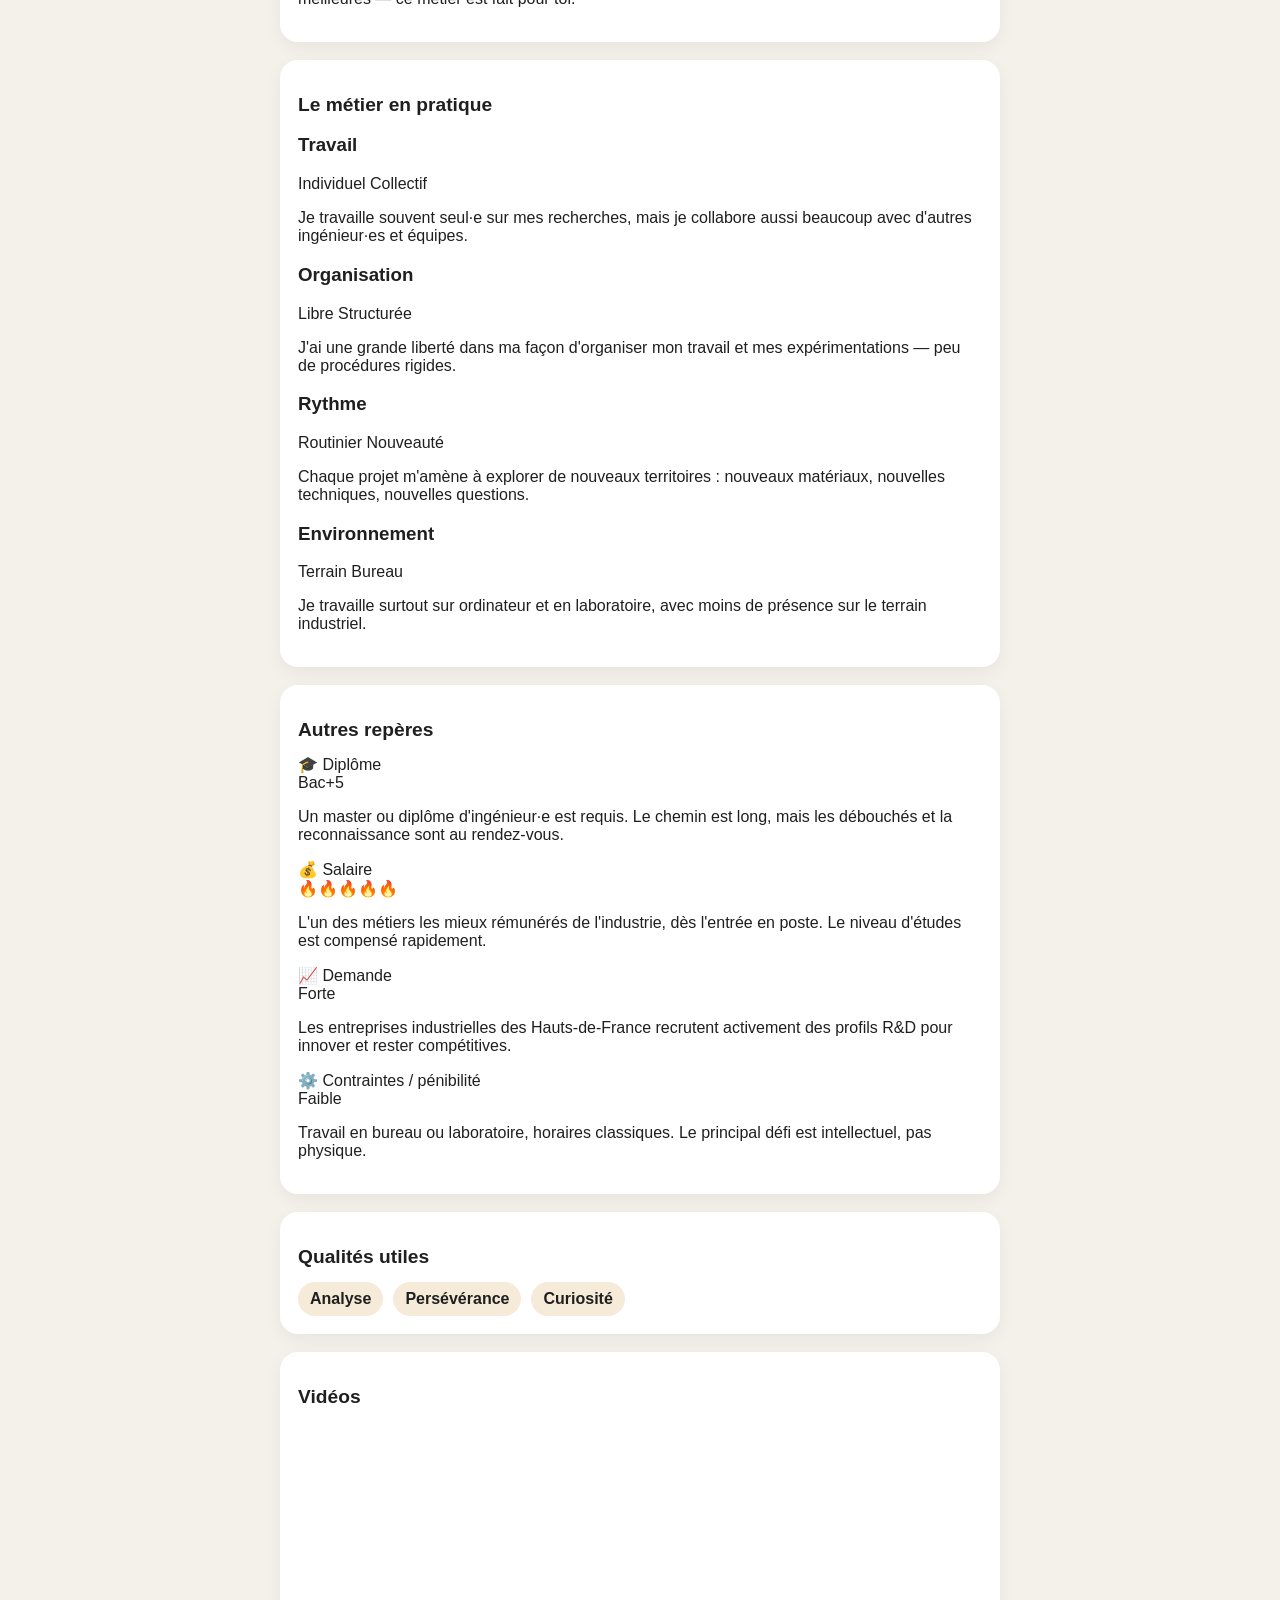
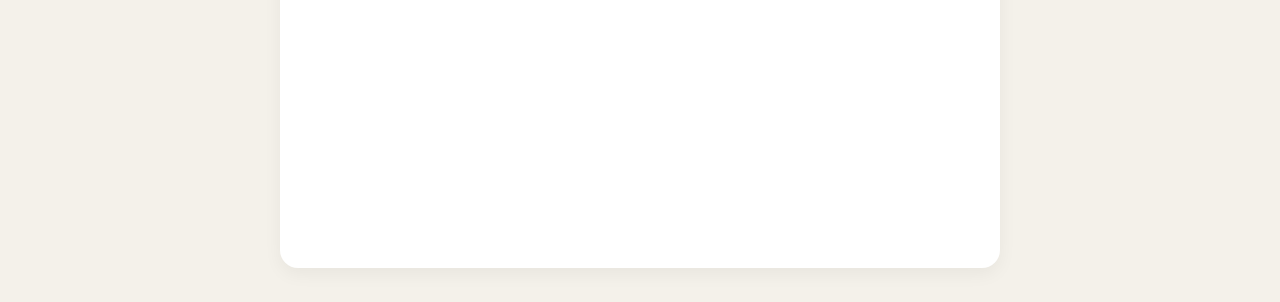
==== commit 0579bab1: "Update metier.html" ====
--- a/metier.html
+++ b/metier.html
@@ -6,10 +6,9 @@
   <title>Fiche métier</title>
   <link rel="stylesheet" href="css/style.css" />
 </head>
-
 <body>
   <main class="page">
-    <div class="container" id="app"></div>
+    <div class="container" id="app">Chargement…</div>
   </main>
 
   <script>
@@ -21,80 +20,129 @@
       .then(data => {
         const metier = data.find(m => m.SLUG === slug) || data[0];
 
+        function clamp(n, min, max) {
+          return Math.max(min, Math.min(max, Number(n)));
+        }
+
         function gauge(value, left, right, reverse = false) {
-          let pos = Math.max(0, Math.min(10, value)) * 10;
+          let pos = clamp(value, 0, 10) * 10;
           if (reverse) pos = 100 - pos;
 
           return `
-            <div class="gauge-block">
-              <div class="gauge-labels">
+            <div class="gauge-card">
+              <div class="gauge-top">
                 <span>${left}</span>
                 <span>${right}</span>
               </div>
-              <div class="gauge-bar">
-                <div class="gauge-fill"></div>
-                <div class="gauge-dot" style="left:${pos}%"></div>
+              <div class="gauge-line">
+                <div class="gauge-line-bg"></div>
+                <div class="gauge-cursor" style="left: calc(${pos}% - 10px);"></div>
               </div>
             </div>
           `;
         }
 
+        function youtubeEmbed(url) {
+          if (!url) return "";
+          try {
+            const u = new URL(url);
+            let id = u.searchParams.get("v");
+            if (!id && u.hostname.includes("youtu.be")) {
+              id = u.pathname.replace("/", "");
+            }
+            if (!id) return "";
+            return `<iframe src="https://www.youtube.com/embed/${id}" title="Vidéo YouTube" loading="lazy" allowfullscreen></iframe>`;
+          } catch {
+            return "";
+          }
+        }
+
+        function flames(n) {
+          return "🔥".repeat(Number(n) || 0);
+        }
+
+        function demandLabel(n) {
+          const v = Number(n);
+          if (v >= 5) return "Très forte";
+          if (v >= 4) return "Forte";
+          if (v >= 3) return "Bonne";
+          if (v >= 2) return "Moyenne";
+          return "Faible";
+        }
+
         document.getElementById("app").innerHTML = `
-          
-          <section class="header">
+          <section class="header-block">
+            <p class="eyebrow">Fiche métier</p>
             <h1>${metier.METIER}</h1>
-            <p class="mini">${metier.DESCRIPTION_MINI}</p>
+            <p class="mini">${metier.DESCRIPTION_MINI || ""}</p>
 
-            <div class="illustration">
-              <img src="assets/metiers/${metier.IMAGE}" />
+            <div class="illustration-wrap">
+              <img class="illustration" src="assets/metiers/${metier.IMAGE}" alt="${metier.METIER}">
             </div>
           </section>
 
-          <section class="card">
+          <section class="card section">
+            <h2>C’est quoi ce métier ?</h2>
             <p>${metier.DESCRIPTION_METIER}</p>
           </section>
 
-          <section class="card">
+          <section class="card section">
             <h2>Le métier en pratique</h2>
 
-            ${gauge(metier.INDIVIDUEL, "Individuel", "Collectif")}
-            <p>${metier.EXPLICATION_INDIVIDUEL}</p>
+            <div class="metric">
+              <h3>Travail</h3>
+              ${gauge(metier.INDIVIDUEL, "Individuel", "Collectif")}
+              <p>${metier.EXPLICATION_INDIVIDUEL}</p>
+            </div>
 
-            ${gauge(metier.LIBRE, "Libre", "Structuré")}
-            <p>${metier.EXPLICATION_LIBRE}</p>
+            <div class="metric">
+              <h3>Organisation</h3>
+              ${gauge(metier.LIBRE, "Libre", "Structurée")}
+              <p>${metier.EXPLICATION_LIBRE}</p>
+            </div>
 
-            ${gauge(metier.ROUTINIER, "Routinier", "Nouveauté", true)}
-            <p>${metier.EXPLICATION_ROUTINIER}</p>
+            <div class="metric">
+              <h3>Rythme</h3>
+              ${gauge(metier.ROUTINIER, "Routinier", "Nouveauté", true)}
+              <p>${metier.EXPLICATION_ROUTINIER}</p>
+            </div>
 
-            ${gauge(metier.TERRAIN, "Terrain", "Bureau", true)}
-            <p>${metier.EXPLICATION_TERRAIN}</p>
+            <div class="metric">
+              <h3>Environnement</h3>
+              ${gauge(metier.TERRAIN, "Terrain", "Bureau", true)}
+              <p>${metier.EXPLICATION_TERRAIN}</p>
+            </div>
           </section>
 
-          <section class="card">
-            <h2>Repères</h2>
+          <section class="card section">
+            <h2>Autres repères</h2>
 
             <div class="repere">
-              <strong>🎓 ${metier.DIPLOME}</strong>
+              <div class="repere-title">🎓 Diplôme</div>
+              <div class="repere-value">${metier.DIPLOME}</div>
               <p>${metier.EXPLICATION_DIPLOME}</p>
             </div>
 
             <div class="repere">
-              <strong>💰 ${"🔥".repeat(metier.SALAIRE)}</strong>
+              <div class="repere-title">💰 Salaire</div>
+              <div class="repere-value">${flames(metier.SALAIRE)}</div>
               <p>${metier.EXPLICATION_SALAIRE}</p>
             </div>
 
             <div class="repere">
-              <strong>📈 ${metier.DEMANDE}/5</strong>
+              <div class="repere-title">📈 Demande</div>
+              <div class="repere-value">${demandLabel(metier.DEMANDE)}</div>
               <p>${metier.EXPLICATION_DEMANDE}</p>
             </div>
 
             <div class="repere">
-              <strong>⚙️ ${metier.PENEBILITE}</strong>
+              <div class="repere-title">⚙️ Contraintes / pénibilité</div>
+              <div class="repere-value">${metier.PENEBILITE}</div>
               <p>${metier.EXPLICATION_PENEBILITE}</p>
             </div>
           </section>
 
-          <section class="card">
+          <section class="card section">
             <h2>Qualités utiles</h2>
             <div class="skills">
               <span>${metier.QUALITE1}</span>
@@ -103,10 +151,20 @@
             </div>
           </section>
 
-          <section class="card">
+          <section class="card section">
             <h2>Vidéos</h2>
-            ${metier.YOUTUBE1 ? `<iframe src="https://www.youtube.com/embed/${metier.YOUTUBE1.split("v=")[1]}"></iframe>` : ""}
-            ${metier.YOUTUBE2 ? `<iframe src="https://www.youtube.com/embed/${metier.YOUTUBE2.split("v=")[1]}"></iframe>` : ""}
+            <div class="videos">
+              ${youtubeEmbed(metier.YOUTUBE1)}
+              ${youtubeEmbed(metier.YOUTUBE2)}
+            </div>
+          </section>
+        `;
+      })
+      .catch(() => {
+        document.getElementById("app").innerHTML = `
+          <section class="card section">
+            <h1>Erreur</h1>
+            <p>Impossible de charger les données.</p>
           </section>
         `;
       });
--- a/css/style.css
+++ b/css/style.css
@@ -16,139 +16,93 @@
   margin: 0 auto;
 }
 
+/* HEADER */
+
+.header {
+  margin-bottom: 20px;
+}
+
+.header h1 {
+  font-size: 1.9rem;
+  margin-bottom: 8px;
+}
+
+.mini {
+  color: #555;
+  margin-bottom: 16px;
+}
+
+/* IMAGE (traitée comme illustration, pas hero) */
+
+.illustration {
+  text-align: center;
+  margin-top: 10px;
+}
+
+.illustration img {
+  width: 70%;
+  max-width: 380px;
+  height: auto;
+}
+
 /* BLOCS */
 
 .card {
-  background: #ffffff;
-  border-radius: 20px;
+  background: white;
+  border-radius: 18px;
   padding: 18px;
-  box-shadow: 0 8px 24px rgba(0,0,0,0.08);
   margin-bottom: 18px;
-}
-
-/* HERO */
-
-.hero {
-  background: transparent;
-  box-shadow: none;
-  padding: 0;
-  margin-bottom: 20px;
-}
-
-.hero-copy {
-  margin-bottom: 12px;
-}
-
-/* IMAGE CORRIGÉE */
-
-.hero-image {
-  text-align: center;
-  overflow: hidden;
-}
-
-.hero-image img {
-  width: 80%;
-  max-width: 420px;
-  display: block;
-  margin: 0 auto -18%;
-}
-
-/* MOBILE : moins de vide */
-
-@media (max-width: 699px) {
-  .hero-image img {
-    width: 85%;
-    margin: 0 auto -12%;
-  }
-}
-
-/* TEXTES */
-
-h1 {
-  margin: 0 0 10px;
-  font-size: 1.9rem;
-  line-height: 1.1;
+  box-shadow: 0 6px 18px rgba(0,0,0,0.05);
 }
 
 h2 {
-  margin: 0 0 16px;
+  margin-bottom: 14px;
   font-size: 1.2rem;
-}
-
-h3 {
-  margin: 0 0 8px;
-  font-size: 0.95rem;
-  text-transform: uppercase;
-  color: #7b6f5d;
-}
-
-p {
-  margin: 0 0 16px;
-  line-height: 1.6;
-}
-
-.mini {
-  color: #50493f;
 }
 
 /* JAUGES */
 
-.gauge-wrap {
-  margin-bottom: 22px;
+.gauge-block {
+  margin-bottom: 10px;
 }
 
 .gauge-labels {
   display: flex;
   justify-content: space-between;
-  margin-bottom: 8px;
   font-size: 0.85rem;
   font-weight: 700;
-  color: #5b5448;
+  margin-bottom: 6px;
+  color: #6a6154;
 }
 
-.gauge {
+.gauge-bar {
   position: relative;
-  height: 26px;
-  margin-bottom: 12px;
+  height: 10px;
+  border-radius: 999px;
+  background: linear-gradient(90deg, #d8d0c1, #efb45d, #de7d61);
+  margin-bottom: 10px;
 }
 
-.gauge-track {
+.gauge-dot {
   position: absolute;
-  top: 9px;
-  left: 0;
-  right: 0;
-  height: 10px;
-  border-radius: 999px;
-  background: linear-gradient(90deg, #d8d0c1 0%, #efb45d 50%, #de7d61 100%);
-}
-
-.gauge-marker {
-  position: absolute;
-  top: 3px;
-  width: 18px;
-  height: 20px;
-  border-radius: 6px;
-  background: #ffffff;
-  border: 2px solid #2f2a24;
-}
-
-/* ESPACES ENTRE BLOCS */
-
-.section + .section {
-  margin-top: 8px;
+  top: -4px;
+  width: 16px;
+  height: 16px;
+  background: white;
+  border: 2px solid #333;
+  border-radius: 50%;
+  transform: translateX(-50%);
 }
 
 /* REPÈRES */
 
-.repere + .repere {
-  margin-top: 18px;
-  padding-top: 18px;
-  border-top: 1px solid #ece7de;
+.repere {
+  margin-bottom: 16px;
 }
 
-.repere-value {
-  font-weight: 700;
-  margin-bottom: 6px;
+.repere strong {
+  display: block;
+  margin-bottom: 4px;
 }
 
 /* SKILLS */
@@ -161,21 +115,25 @@
 
 .skills span {
   background: #f6ead9;
+  padding: 8px 12px;
   border-radius: 999px;
-  padding: 10px 14px;
   font-weight: 700;
 }
 
 /* VIDEOS */
 
-.videos {
-  display: grid;
-  gap: 14px;
+iframe {
+  width: 100%;
+  min-height: 200px;
+  border-radius: 12px;
+  border: 0;
+  margin-bottom: 10px;
 }
 
-iframe {
-  width: 100%;
-  min-height: 220px;
-  border-radius: 14px;
-  border: 0;
+/* MOBILE */
+
+@media (max-width: 600px) {
+  .illustration img {
+    width: 85%;
+  }
 }
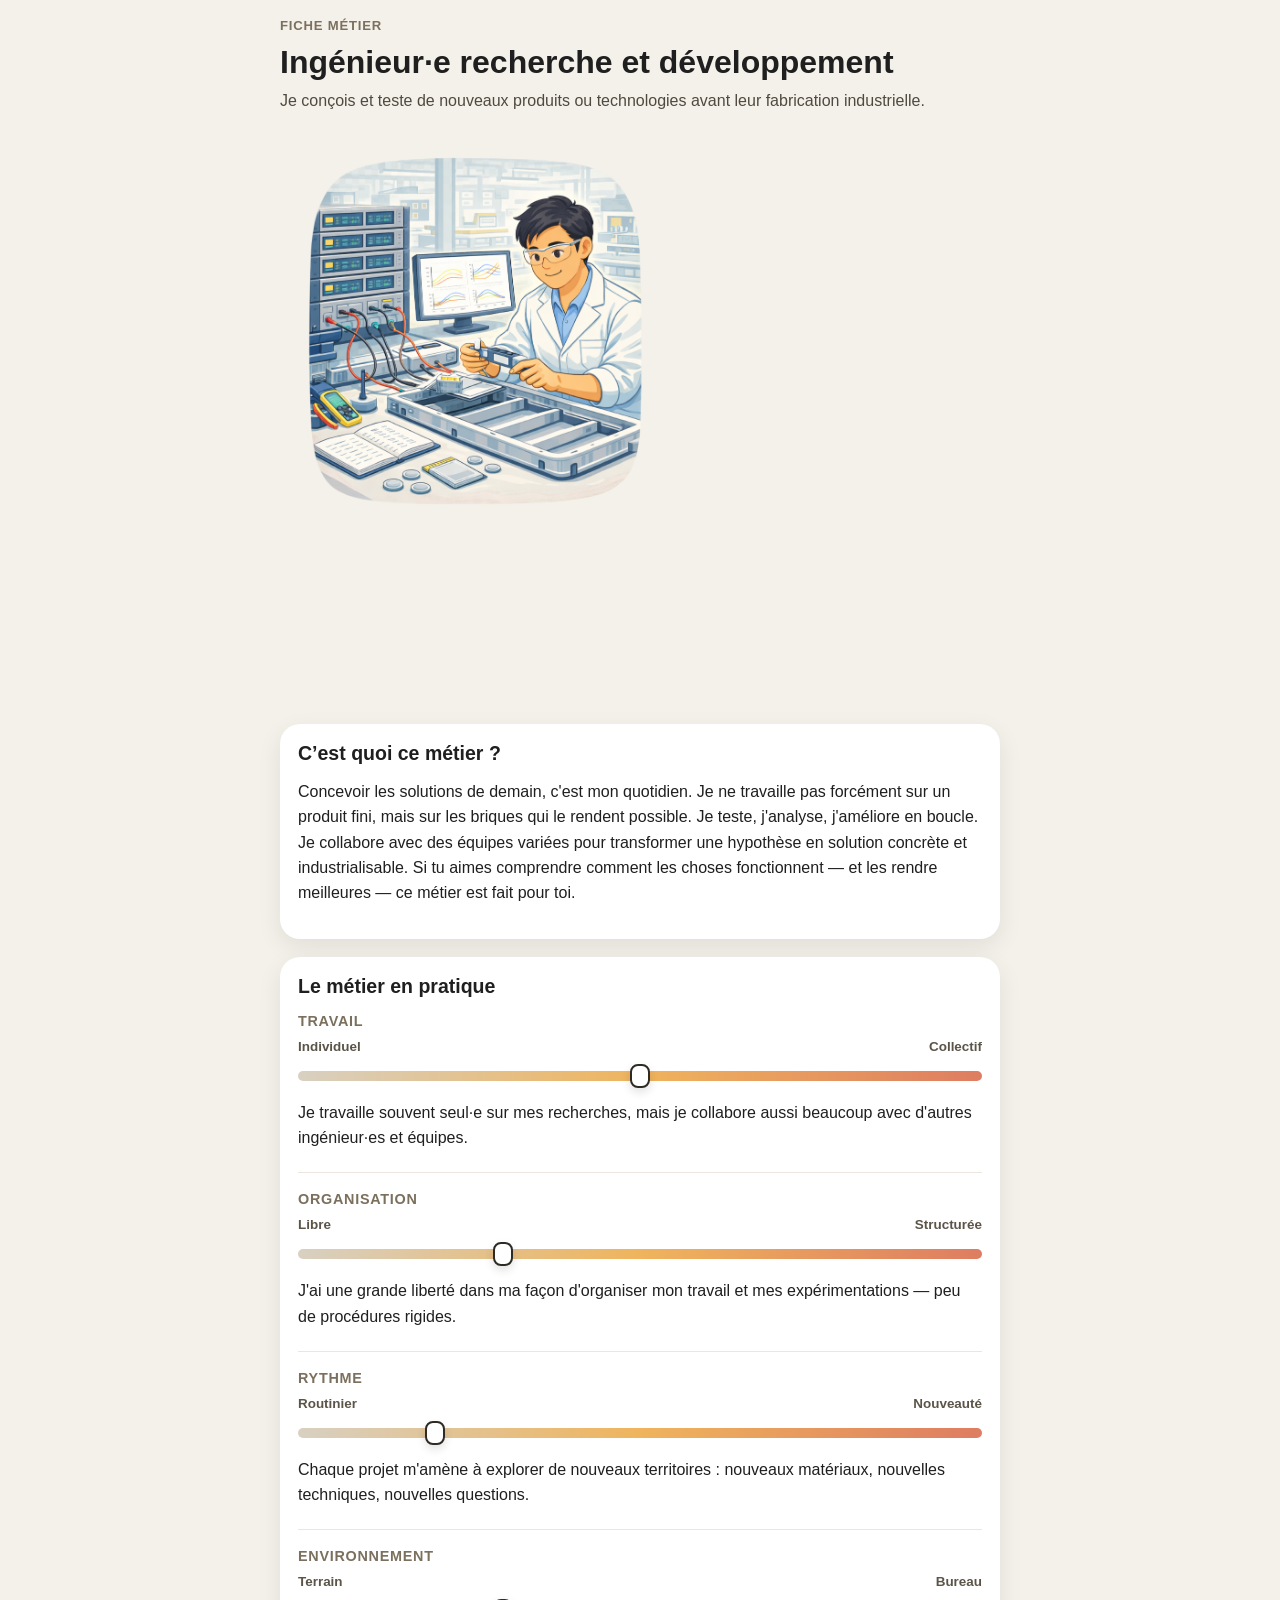
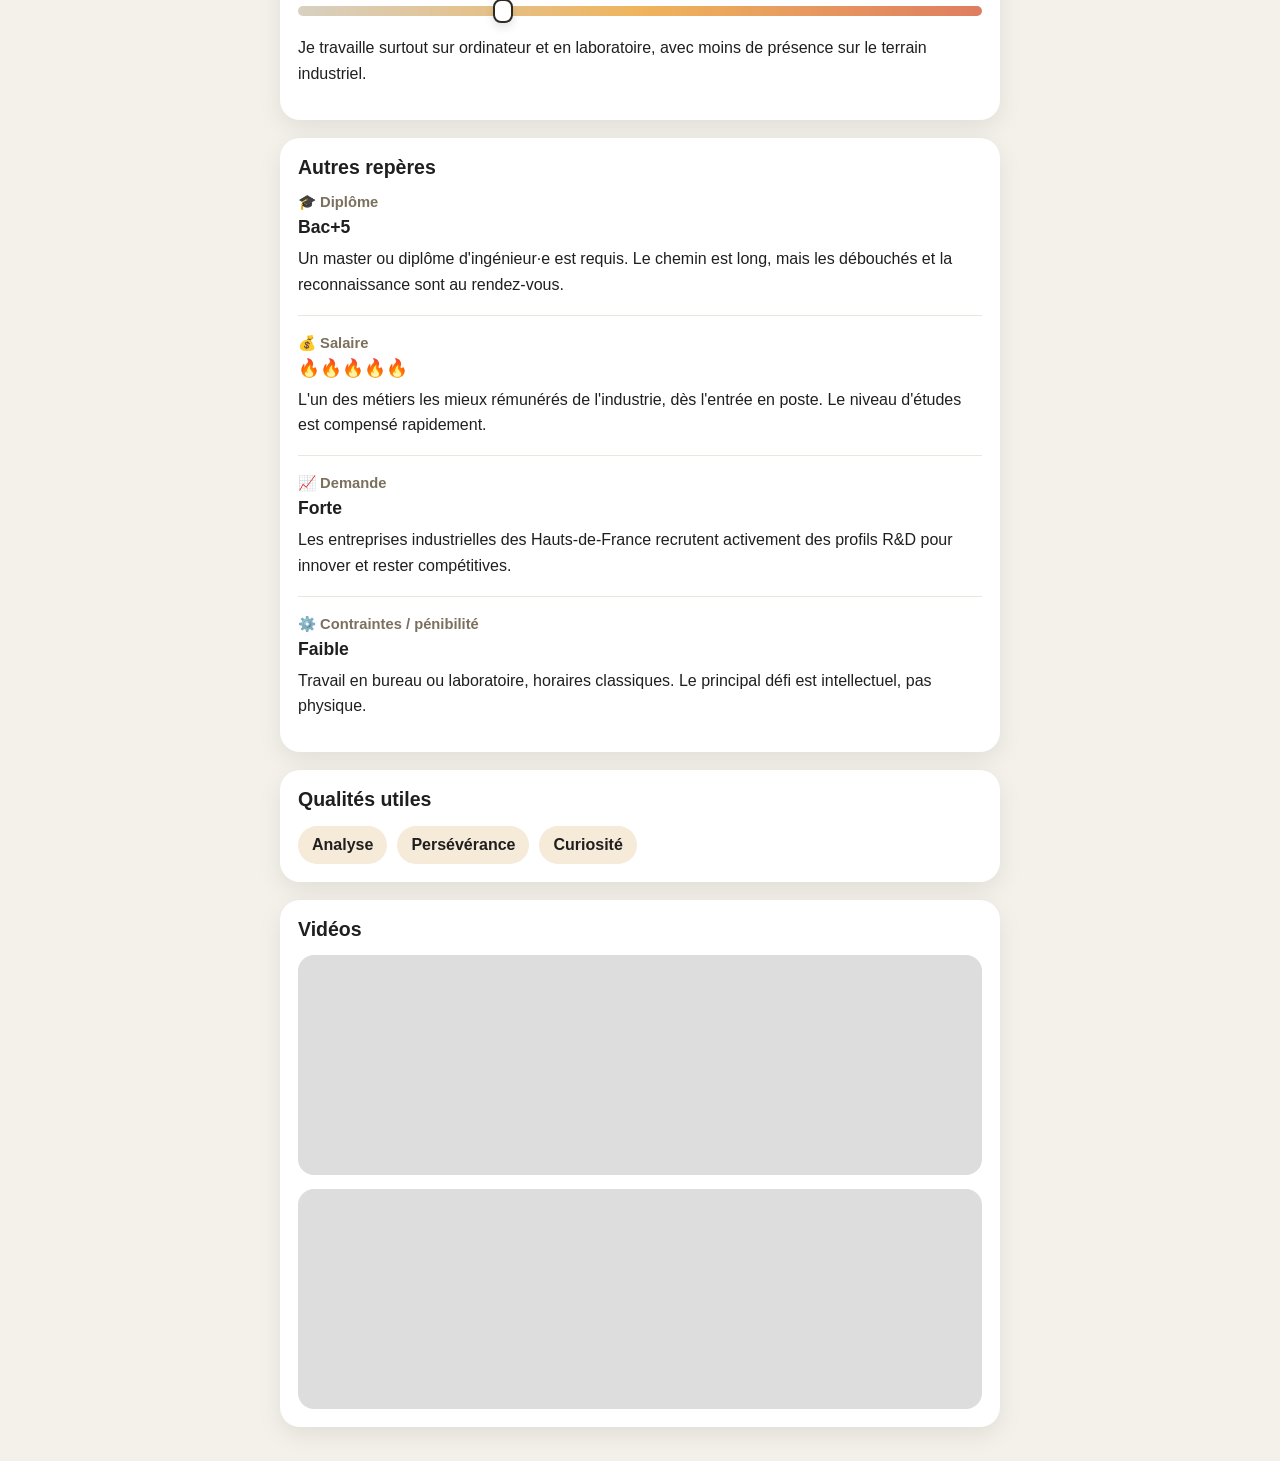
==== commit 4a4a4453: "Update metier.html" ====
--- a/metier.html
+++ b/metier.html
@@ -76,7 +76,7 @@
             <h1>${metier.METIER}</h1>
             <p class="mini">${metier.DESCRIPTION_MINI || ""}</p>
 
-            <div class="illustration-wrap">
+            <div class="illustration-frame">
               <img class="illustration" src="assets/metiers/${metier.IMAGE}" alt="${metier.METIER}">
             </div>
           </section>
--- a/css/style.css
+++ b/css/style.css
@@ -16,93 +16,160 @@
   margin: 0 auto;
 }
 
-/* HEADER */
-
-.header {
-  margin-bottom: 20px;
-}
-
-.header h1 {
-  font-size: 1.9rem;
-  margin-bottom: 8px;
+/* HAUT DE PAGE */
+
+.header-block {
+  margin-bottom: 12px;
+}
+
+.eyebrow {
+  margin: 0 0 8px;
+  font-size: 0.82rem;
+  text-transform: uppercase;
+  letter-spacing: 0.06em;
+  color: #7b6f5d;
+  font-weight: 700;
+}
+
+h1 {
+  margin: 0 0 10px;
+  font-size: 2rem;
+  line-height: 1.08;
 }
 
 .mini {
-  color: #555;
-  margin-bottom: 16px;
-}
-
-/* IMAGE (traitée comme illustration, pas hero) */
+  margin: 0 0 14px;
+  color: #50493f;
+  line-height: 1.45;
+  font-size: 1rem;
+}
+
+/* IMAGE
+   On ne rogne pas l'image.
+   On réduit juste l'espace après grâce à une marge négative du conteneur.
+*/
+
+.illustration-wrap {
+  display: flex;
+  justify-content: center;
+  margin: 6px 0 -84px;
+  pointer-events: none;
+}
 
 .illustration {
-  text-align: center;
-  margin-top: 10px;
-}
-
-.illustration img {
-  width: 70%;
-  max-width: 380px;
+  width: 78%;
+  max-width: 390px;
   height: auto;
+  display: block;
 }
 
 /* BLOCS */
 
+.section {
+  margin-bottom: 18px;
+}
+
 .card {
-  background: white;
-  border-radius: 18px;
+  background: #ffffff;
+  border-radius: 20px;
   padding: 18px;
-  margin-bottom: 18px;
-  box-shadow: 0 6px 18px rgba(0,0,0,0.05);
+  box-shadow: 0 8px 24px rgba(0,0,0,0.08);
 }
 
 h2 {
-  margin-bottom: 14px;
-  font-size: 1.2rem;
+  margin: 0 0 14px;
+  font-size: 1.22rem;
+  line-height: 1.2;
+}
+
+h3 {
+  margin: 0 0 10px;
+  font-size: 0.9rem;
+  text-transform: uppercase;
+  letter-spacing: 0.05em;
+  color: #7b6f5d;
+}
+
+p {
+  margin: 0 0 16px;
+  line-height: 1.58;
 }
 
 /* JAUGES */
 
-.gauge-block {
+.metric + .metric {
+  margin-top: 22px;
+  padding-top: 18px;
+  border-top: 1px solid #ece7de;
+}
+
+.gauge-card {
   margin-bottom: 10px;
 }
 
-.gauge-labels {
+.gauge-top {
   display: flex;
   justify-content: space-between;
-  font-size: 0.85rem;
-  font-weight: 700;
-  margin-bottom: 6px;
-  color: #6a6154;
-}
-
-.gauge-bar {
+  gap: 12px;
+  margin-bottom: 8px;
+  font-size: 0.84rem;
+  font-weight: 700;
+  color: #5b5448;
+}
+
+.gauge-top span:first-child {
+  text-align: left;
+}
+
+.gauge-top span:last-child {
+  text-align: right;
+}
+
+.gauge-line {
   position: relative;
+  height: 28px;
+}
+
+.gauge-line-bg {
+  position: absolute;
+  top: 9px;
+  left: 0;
+  right: 0;
   height: 10px;
   border-radius: 999px;
-  background: linear-gradient(90deg, #d8d0c1, #efb45d, #de7d61);
-  margin-bottom: 10px;
-}
-
-.gauge-dot {
+  background: linear-gradient(90deg, #d8d0c1 0%, #efb45d 50%, #de7d61 100%);
+}
+
+.gauge-cursor {
   position: absolute;
-  top: -4px;
-  width: 16px;
-  height: 16px;
-  background: white;
-  border: 2px solid #333;
-  border-radius: 50%;
-  transform: translateX(-50%);
-}
-
-/* REPÈRES */
-
-.repere {
-  margin-bottom: 16px;
-}
-
-.repere strong {
-  display: block;
-  margin-bottom: 4px;
+  top: 2px;
+  width: 20px;
+  height: 24px;
+  border-radius: 8px;
+  background: #ffffff;
+  border: 2px solid #2f2a24;
+  box-shadow: 0 4px 10px rgba(0,0,0,0.12);
+}
+
+/* REPERES */
+
+.repere + .repere {
+  margin-top: 18px;
+  padding-top: 18px;
+  border-top: 1px solid #ece7de;
+}
+
+.repere-title {
+  margin-bottom: 6px;
+  font-size: 0.92rem;
+  font-weight: 700;
+  color: #7b6f5d;
+}
+
+.repere-value {
+  margin-bottom: 8px;
+  font-size: 1.1rem;
+  font-weight: 700;
 }
 
 /* SKILLS */
@@ -115,25 +182,43 @@
 
 .skills span {
   background: #f6ead9;
-  padding: 8px 12px;
   border-radius: 999px;
+  padding: 10px 14px;
   font-weight: 700;
 }
 
 /* VIDEOS */
+
+.videos {
+  display: grid;
+  gap: 14px;
+}
 
 iframe {
   width: 100%;
-  min-height: 200px;
-  border-radius: 12px;
+  min-height: 220px;
   border: 0;
-  margin-bottom: 10px;
+  border-radius: 16px;
+  background: #ddd;
 }
 
 /* MOBILE */
 
-@media (max-width: 600px) {
-  .illustration img {
-    width: 85%;
-  }
-}
+@media (max-width: 699px) {
+  .illustration-wrap {
+    margin: 6px 0 -58px;
+  }
+
+  .illustration {
+    width: 84%;
+    max-width: 360px;
+  }
+
+  h1 {
+    font-size: 1.75rem;
+  }
+
+  .card {
+    padding: 16px;
+  }
+}
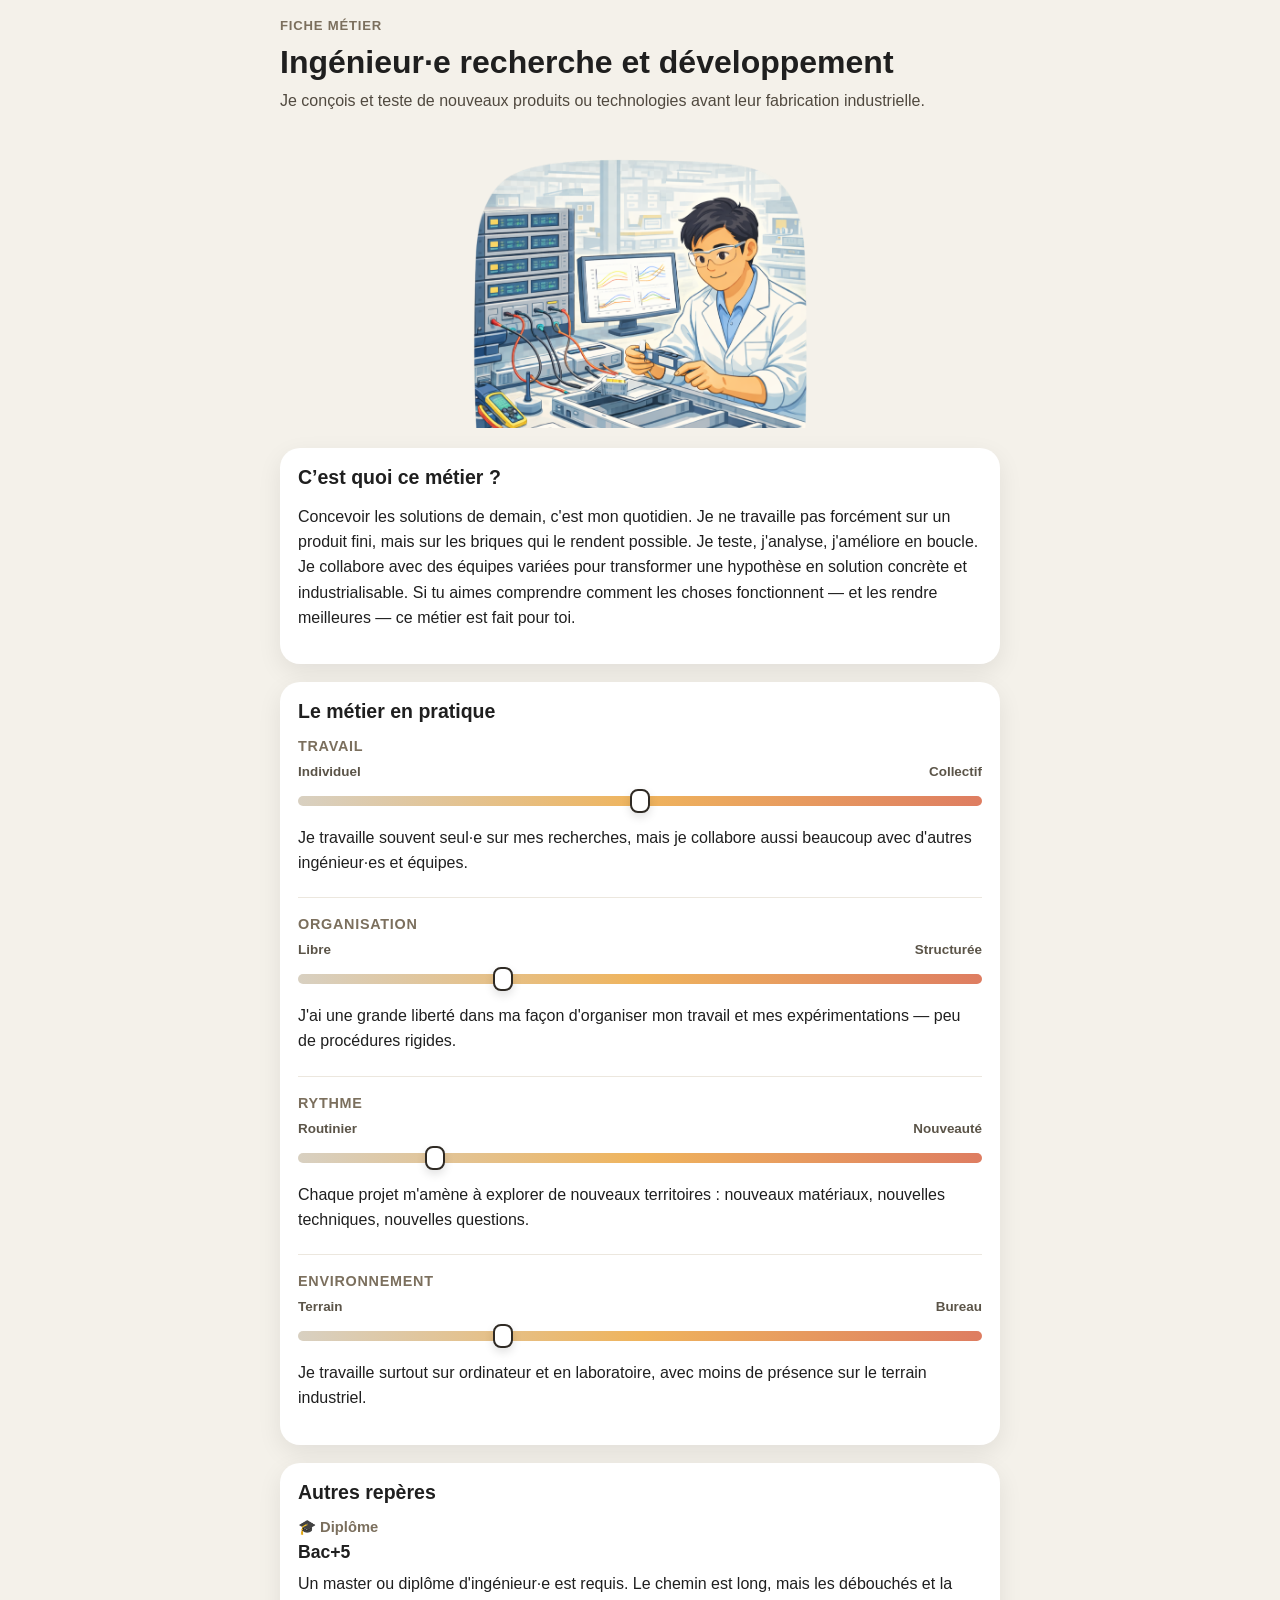
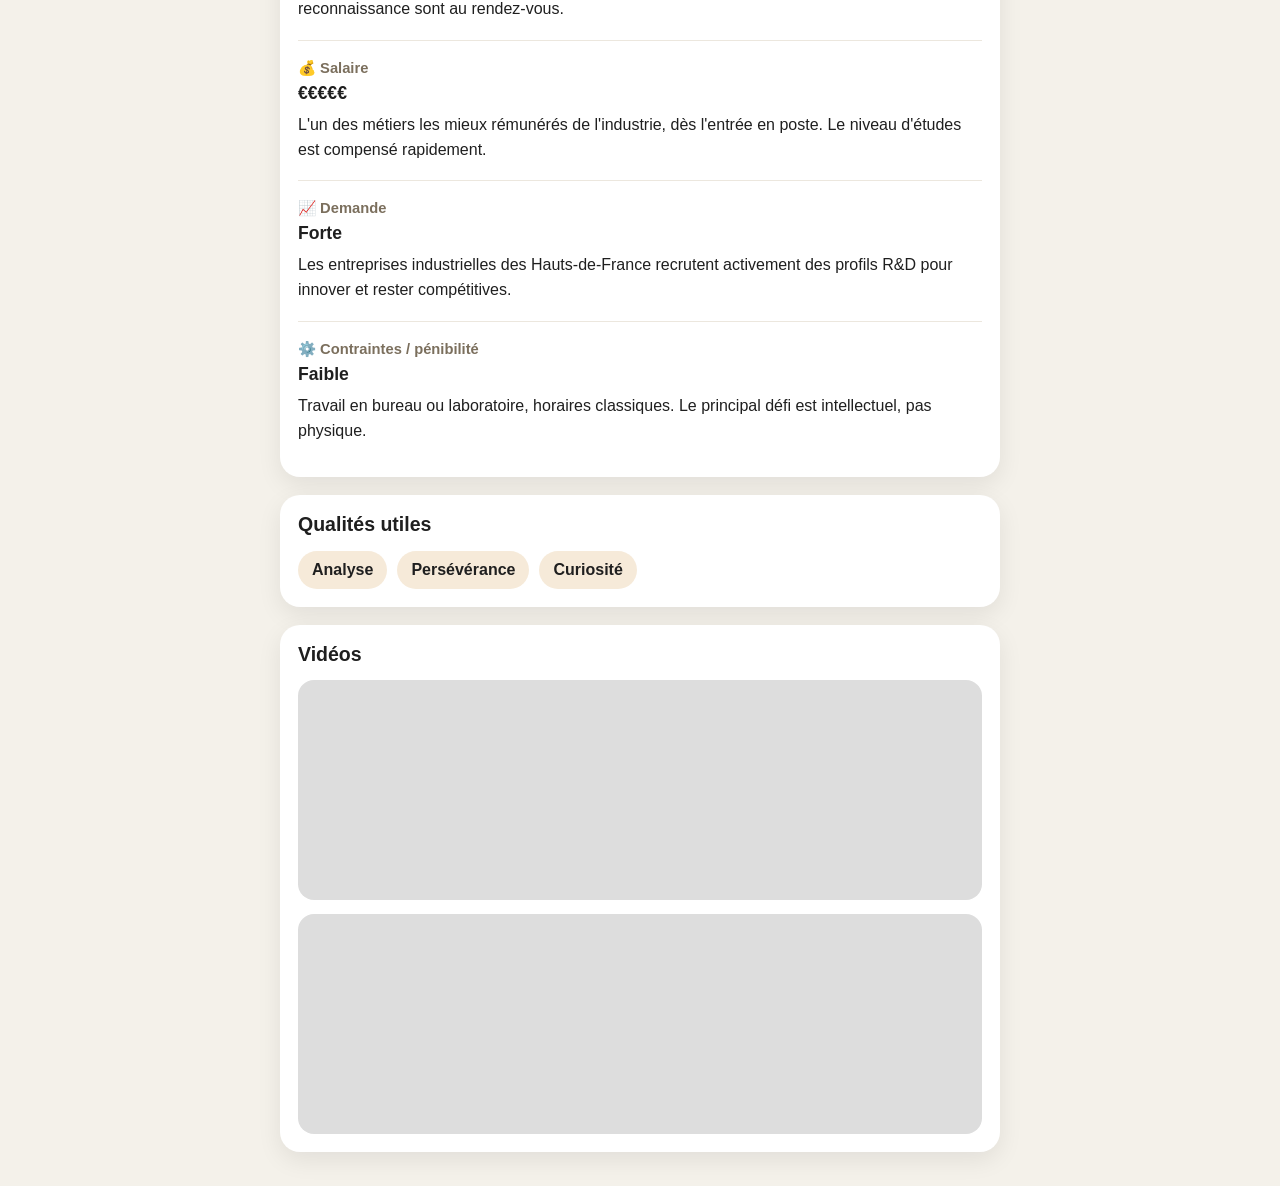
==== commit d21e9e78: "Update metier.html" ====
--- a/metier.html
+++ b/metier.html
@@ -57,9 +57,19 @@
           }
         }
 
-        function flames(n) {
-          return "🔥".repeat(Number(n) || 0);
-        }
+       function euros(n) {
+  const value = Number(n) || 0;
+  const full = Math.floor(value);
+  const half = value % 1 >= 0.5;
+
+  let result = "€".repeat(full);
+
+  if (half) {
+    result += "<span class='euro-half'>€</span>";
+  }
+
+  return result;
+}
 
         function demandLabel(n) {
           const v = Number(n);
@@ -125,7 +135,7 @@
 
             <div class="repere">
               <div class="repere-title">💰 Salaire</div>
-              <div class="repere-value">${flames(metier.SALAIRE)}</div>
+              <div class="repere-value">${euros(metier.SALAIRE)}</div>
               <p>${metier.EXPLICATION_SALAIRE}</p>
             </div>
 
--- a/css/style.css
+++ b/css/style.css
@@ -19,7 +19,7 @@
 /* HAUT DE PAGE */
 
 .header-block {
-  margin-bottom: 12px;
+  margin-bottom: 20px;
 }
 
 .eyebrow {
@@ -38,22 +38,22 @@
 }
 
 .mini {
-  margin: 0 0 14px;
+  margin: 0 0 16px;
   color: #50493f;
   line-height: 1.45;
   font-size: 1rem;
 }
 
-/* IMAGE
-   On ne rogne pas l'image.
-   On réduit juste l'espace après grâce à une marge négative du conteneur.
-*/
-
-.illustration-wrap {
+/* IMAGE : cadre fixe, alignée en haut, bas masqué */
+
+.illustration-frame {
+  width: 100%;
+  height: 320px;
+  overflow: hidden;
   display: flex;
   justify-content: center;
-  margin: 6px 0 -84px;
-  pointer-events: none;
+  align-items: flex-start;
+  margin-bottom: 8px;
 }
 
 .illustration {
@@ -151,7 +151,7 @@
   box-shadow: 0 4px 10px rgba(0,0,0,0.12);
 }
 
-/* REPERES */
+/* REPÈRES */
 
 .repere + .repere {
   margin-top: 18px;
@@ -205,8 +205,8 @@
 /* MOBILE */
 
 @media (max-width: 699px) {
-  .illustration-wrap {
-    margin: 6px 0 -58px;
+  .illustration-frame {
+    height: 240px;
   }
 
   .illustration {
@@ -222,3 +222,11 @@
     padding: 16px;
   }
 }
+
+/* DESKTOP */
+
+@media (min-width: 900px) {
+  .illustration-frame {
+    height: 300px;
+  }
+}
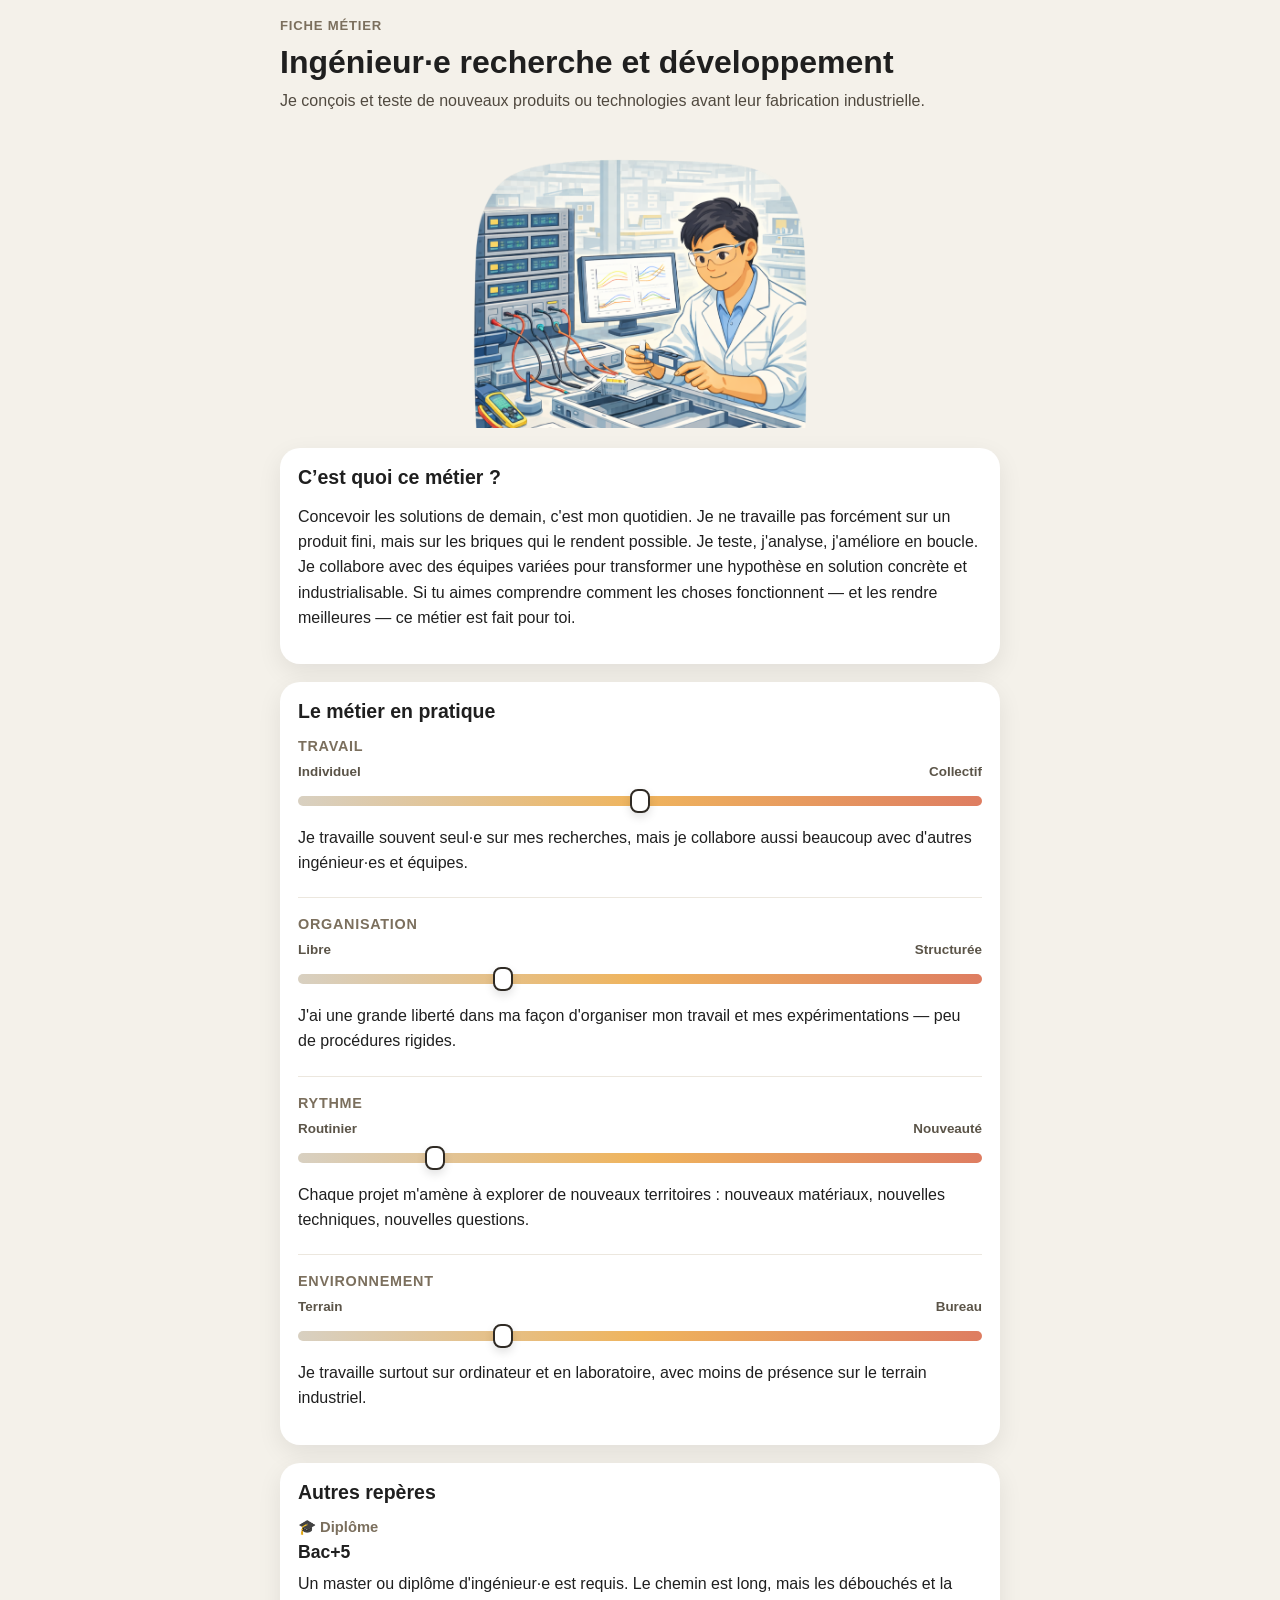
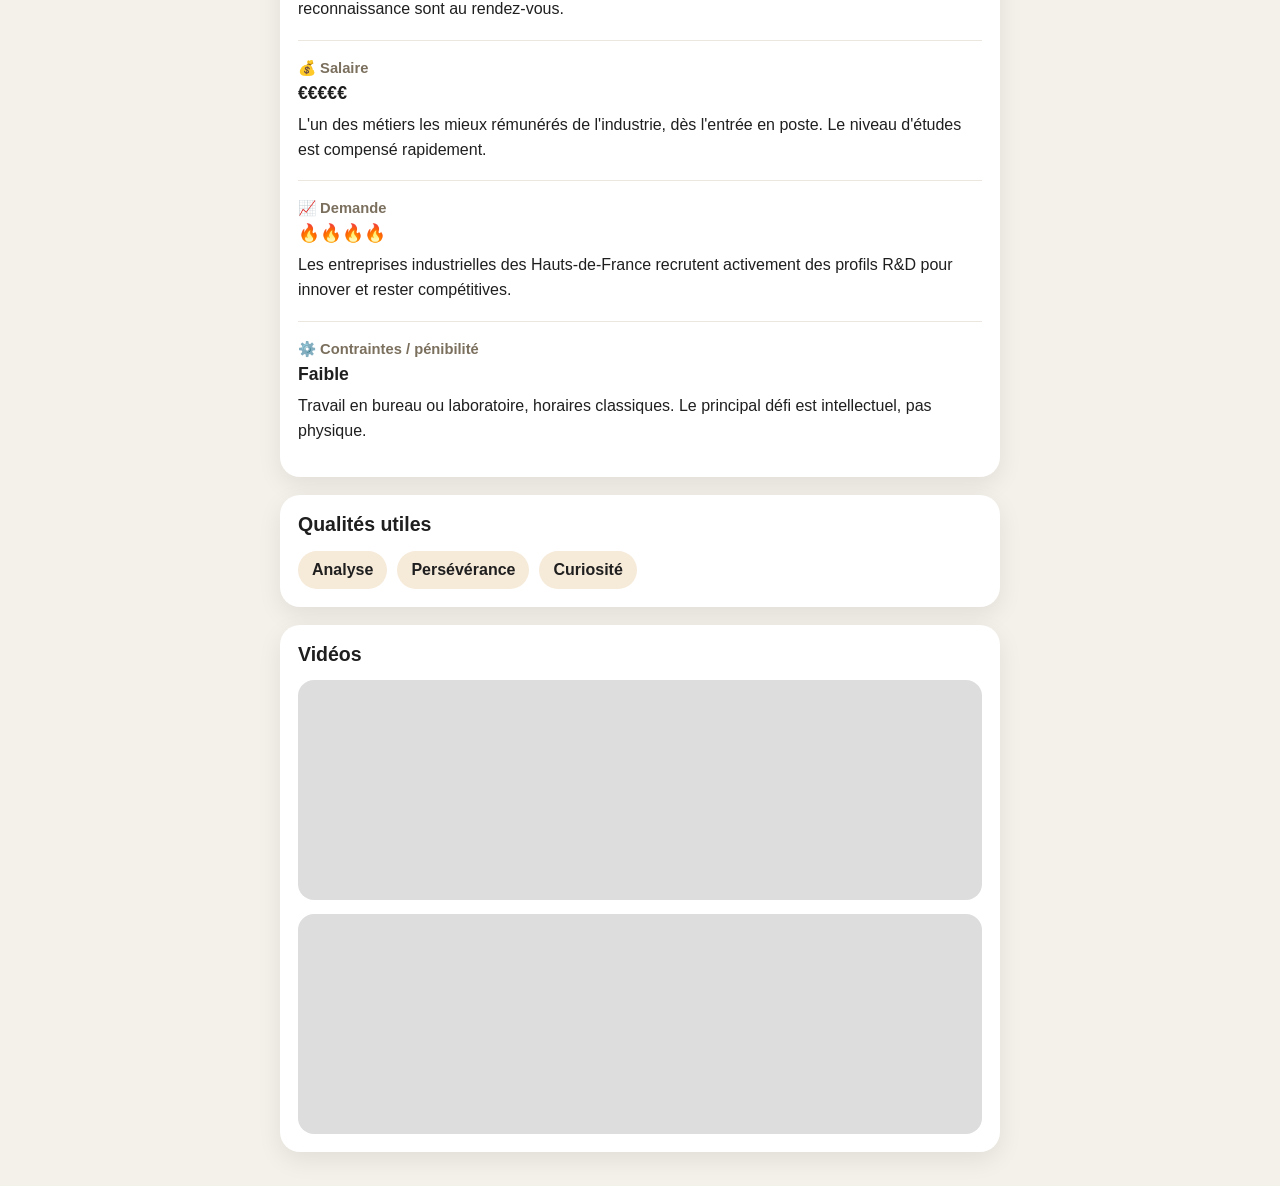
==== commit 8c3e207b: "Update metier.html" ====
--- a/metier.html
+++ b/metier.html
@@ -71,14 +71,19 @@
   return result;
 }
 
-        function demandLabel(n) {
-          const v = Number(n);
-          if (v >= 5) return "Très forte";
-          if (v >= 4) return "Forte";
-          if (v >= 3) return "Bonne";
-          if (v >= 2) return "Moyenne";
-          return "Faible";
-        }
+       function flames(n) {
+  const value = Number(n) || 0;
+  const full = Math.floor(value);
+  const half = value % 1 >= 0.5;
+
+  let result = "🔥".repeat(full);
+
+  if (half) {
+    result += "<span class='flame-half'>🔥</span>";
+  }
+
+  return result;
+}
 
         document.getElementById("app").innerHTML = `
           <section class="header-block">
@@ -141,7 +146,7 @@
 
             <div class="repere">
               <div class="repere-title">📈 Demande</div>
-              <div class="repere-value">${demandLabel(metier.DEMANDE)}</div>
+              <div class="repere-value">${flames(metier.DEMANDE)}</div>
               <p>${metier.EXPLICATION_DEMANDE}</p>
             </div>
 
--- a/css/style.css
+++ b/css/style.css
@@ -229,4 +229,11 @@
   .illustration-frame {
     height: 300px;
   }
-}
+
+.euro-half {
+  font-size: 0.7em;
+  opacity: 0.7;
+  margin-left: 2px;
+}
+  
+}
